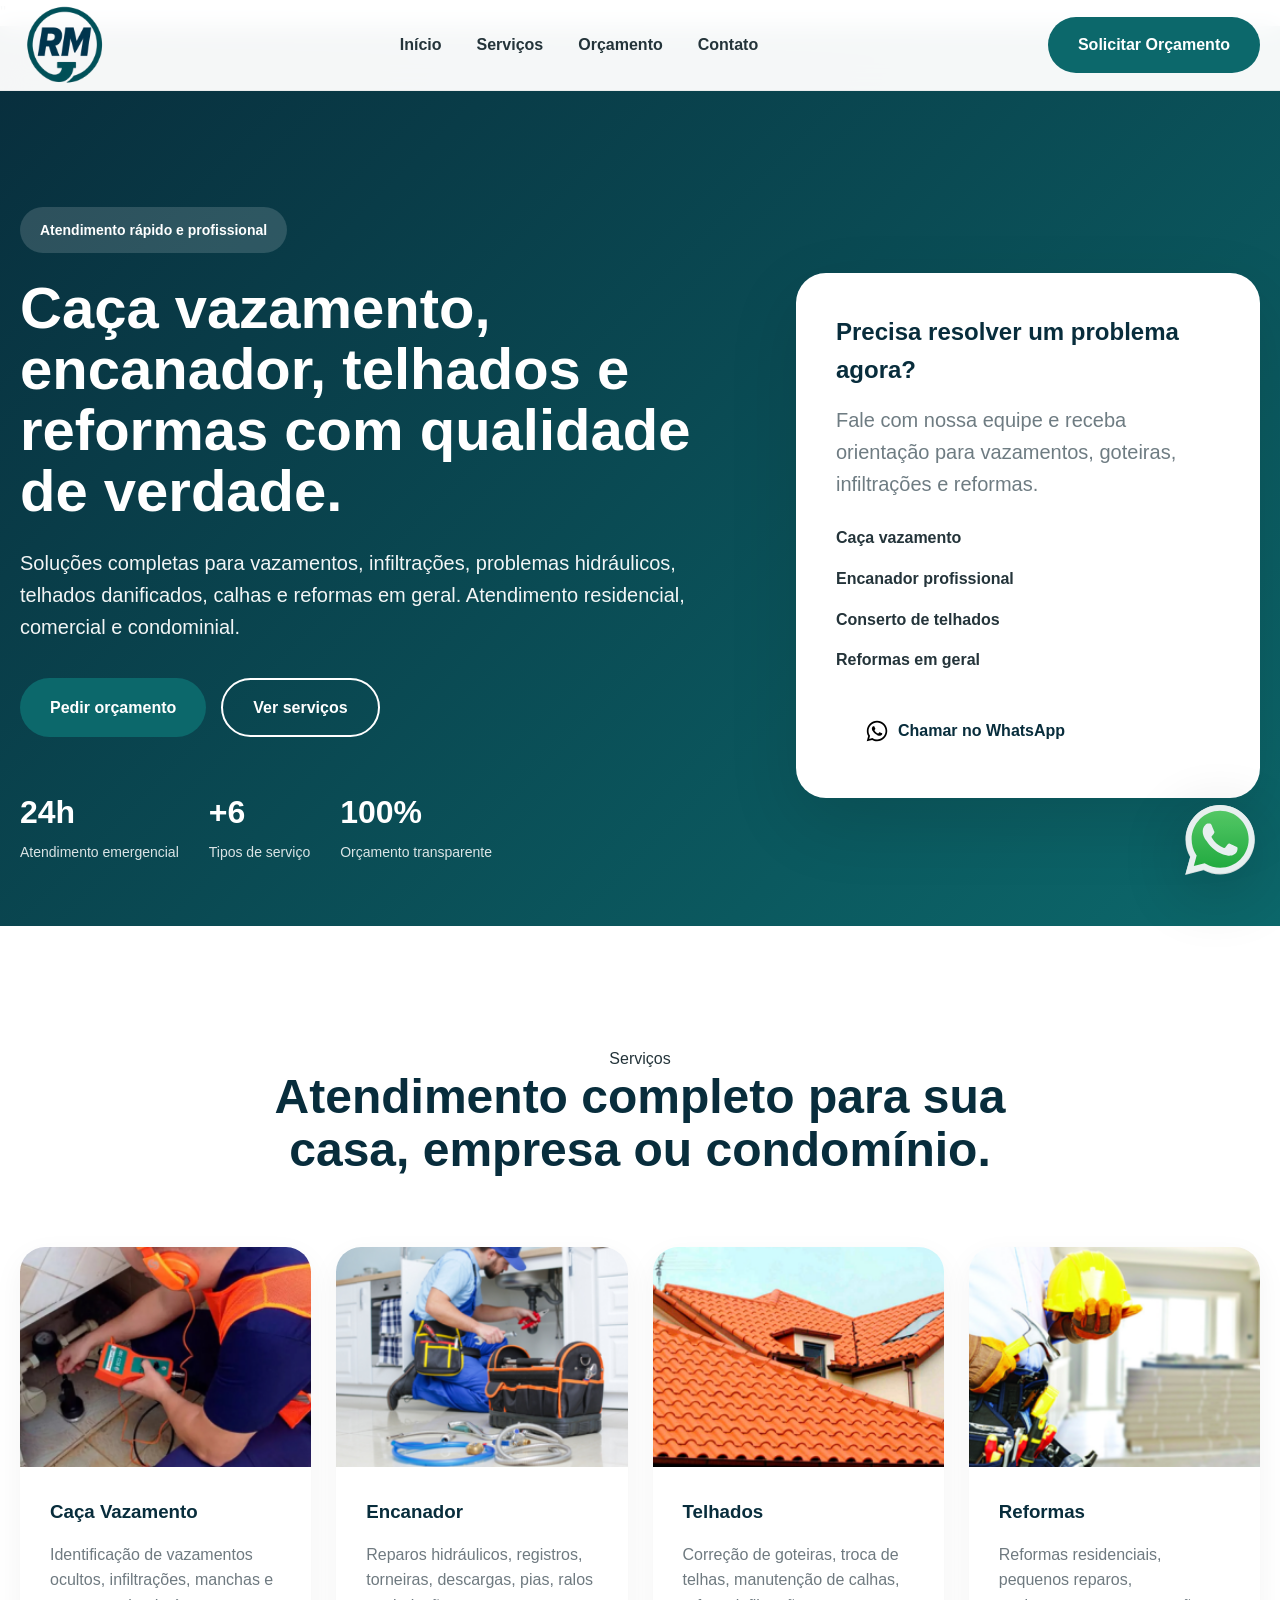
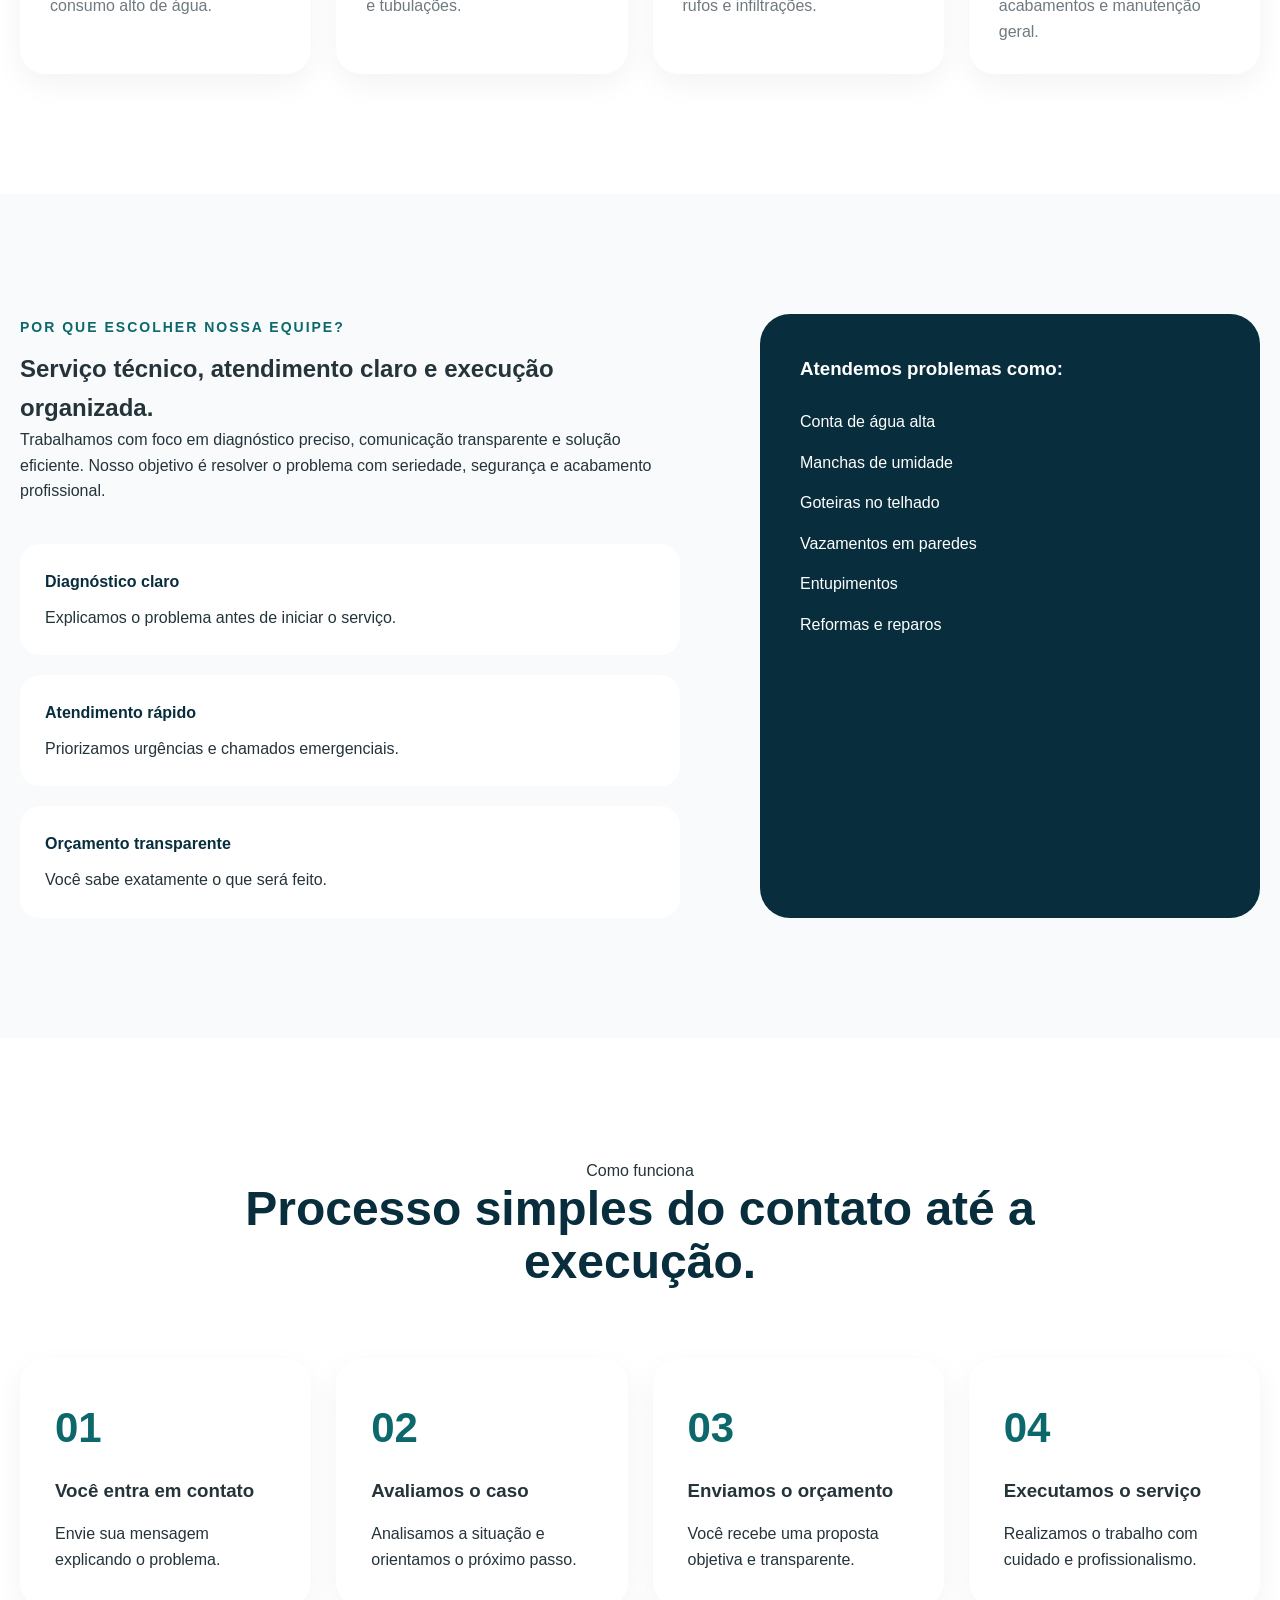
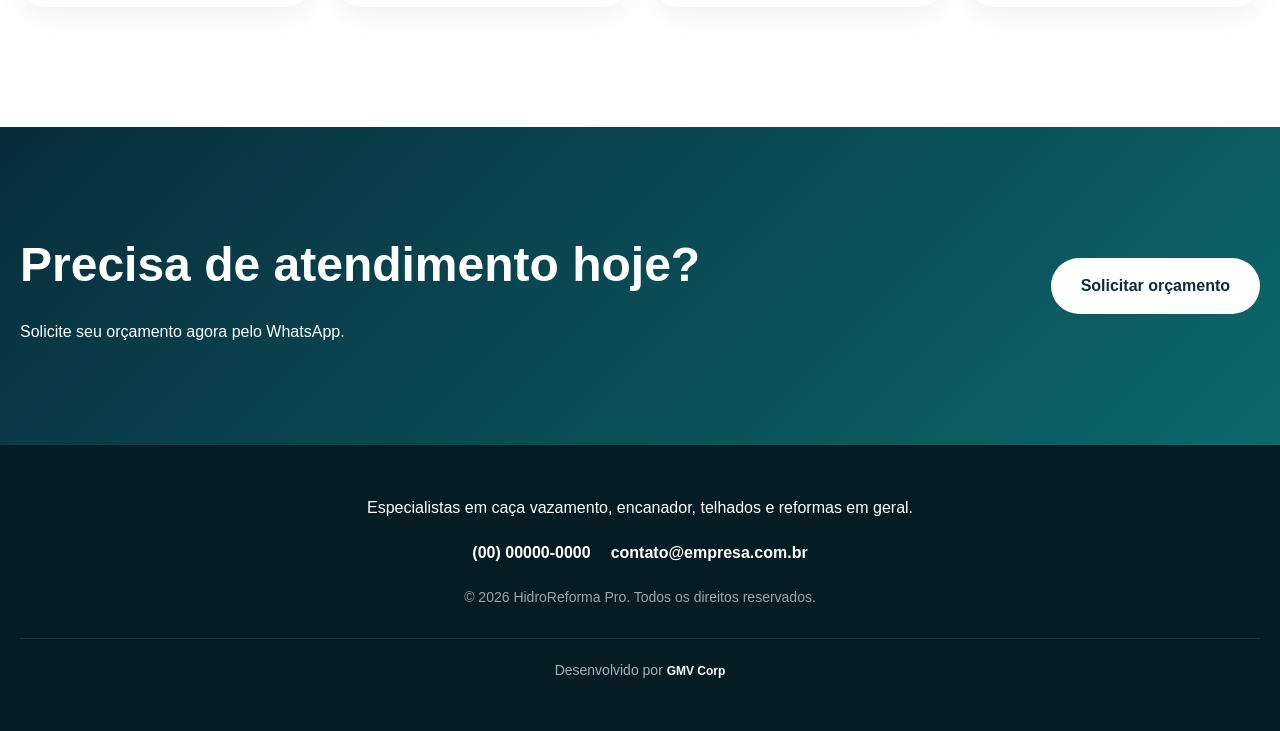
==== index.html @ f0d7d004 "release v0.10" ====
<!DOCTYPE html>
<html lang="pt-BR">
<head>
  <meta charset="UTF-8">
  <meta name="viewport" content="width=device-width, initial-scale=1.0">

  <title>Caça Vazamento, Encanador, Telhados e Reformas | Atendimento Rápido</title>
  <meta name="description" content="Serviços profissionais de caça vazamento, encanador, telhados, infiltrações e reformas em geral. Atendimento rápido e orçamento pelo WhatsApp.">
  <meta name="author" content="HidroReforma Pro">
  <meta name="theme-color" content="#082D3C">

  <meta property="og:type" content="website">
  <meta property="og:title" content="Caça Vazamento, Encanador, Telhados e Reformas">
  <meta property="og:description" content="Atendimento profissional para caça vazamento, encanador, telhados, infiltrações e reformas em geral.">
  <meta property="og:image" content="https://www.seudominio.com.br/assets/img/hero/hero-bg.webp">
  <meta property="og:url" content="https://www.seudominio.com.br/">

  <meta name="twitter:card" content="summary_large_image">
  <meta name="twitter:title" content="Caça Vazamento, Encanador, Telhados e Reformas">
  <meta name="twitter:description" content="Atendimento rápido e orçamento pelo WhatsApp.">
  <meta name="twitter:image" content="https://www.seudominio.com.br/assets/img/hero/hero-bg.webp">

<link rel="canonical" href="https://www.seudominio.com.br/">
<link rel="icon" href="assets/img/logo/favicon.ico">''

  <link rel="stylesheet" href="assets/css/reset.css">
  <link rel="stylesheet" href="assets/css/variables.css">
  <link rel="stylesheet" href="assets/css/global.css">
  <link rel="stylesheet" href="assets/css/components.css">
  <link rel="stylesheet" href="assets/css/responsive.css">
</head>

<body>

<header class="header">
  <div class="container header__content">
    <a href="index.html" class="logo">
    <img src="assets/img/logo/logo_rm.png" alt="logo rm desentope" class="logo__img">
    </a>

    <nav class="nav" id="nav">
      <a href="index.html">Início</a>
      <a href="servicos.html">Serviços</a>
      <a href="orcamento.html">Orçamento</a>
      <a href="contato.html">Contato</a>
    </nav>

    <a href="orcamento.html" class="btn btn--primary">Solicitar Orçamento</a>

    <button class="menu-toggle" id="menuToggle">☰</button>
  </div>
</header>

<main>

  <section class="hero">
    <div class="container hero__grid">
      <div class="hero__text">
        <span class="badge">Atendimento rápido e profissional</span>

        <h1>Caça vazamento, encanador, telhados e reformas com qualidade de verdade.</h1>

        <p>
          Soluções completas para vazamentos, infiltrações, problemas hidráulicos,
          telhados danificados, calhas e reformas em geral. Atendimento residencial,
          comercial e condominial.
        </p>

        <div class="hero__actions">
          <a href="orcamento.html" class="btn btn--primary">Pedir orçamento</a>
          <a href="servicos.html" class="btn btn--outline">Ver serviços</a>
        </div>

        <div class="hero__stats">
          <div>
            <strong>24h</strong>
            <span>Atendimento emergencial</span>
          </div>
          <div>
            <strong>+6</strong>
            <span>Tipos de serviço</span>
          </div>
          <div>
            <strong>100%</strong>
            <span>Orçamento transparente</span>
          </div>
        </div>
      </div>

      <div class="hero__card">
        <h2>Precisa resolver um problema agora?</h2>
        <p>
          Fale com nossa equipe e receba orientação para vazamentos,
          goteiras, infiltrações e reformas.
        </p>

        <ul>
          <li>Caça vazamento</li>
          <li>Encanador profissional</li>
          <li>Conserto de telhados</li>
          <li>Reformas em geral</li>
        </ul>

        <a href="https://wa.me/5500000000000" target="_blank" class="btn btn--secondary">
        <img src="assets/img/icons/whatsapp.svg" alt="" class="btn__icon">
        Chamar no WhatsApp
        </a>
      </div>
    </div>
  </section>

  <section class="section services-preview">
    <div class="container">
      <div class="section-title">
        <span>Serviços</span>
        <h2>Atendimento completo para sua casa, empresa ou condomínio.</h2>
      </div>

      <div class="cards">
        <article class="card card--image">
    <img src="assets/img/services/caca-vazamento.png" alt="Caça Vazamento" class="card__image">

    <div class="card__content">
        <h3>Caça Vazamento</h3>
        <p>Identificação de vazamentos ocultos, infiltrações, manchas e consumo alto de água.</p>
    </div>
        </article>

        <article class="card card--image">
    <img src="assets/img/services/encanador.png" alt="Encanador" class="card__image">

    <div class="card__content">
        <h3>Encanador</h3>
        <p>Reparos hidráulicos, registros, torneiras, descargas, pias, ralos e tubulações.</p>
    </div>
    </article>

    <article class="card card--image">
    <img src="assets/img/services/telhado.png" alt="Telhados" class="card__image">

    <div class="card__content">
        <h3>Telhados</h3>
        <p>Correção de goteiras, troca de telhas, manutenção de calhas, rufos e infiltrações.</p>
    </div>
    </article>

    <article class="card card--image">
    <img src="assets/img/services/reformas.png" alt="Reformas" class="card__image">

    <div class="card__content">
        <h3>Reformas</h3>
        <p>Reformas residenciais, pequenos reparos, acabamentos e manutenção geral.</p>
    </div>
      </article>
      </div>
    </div>
  </section>

  <section class="section about">
    <div class="container about__grid">
      <div>
        <span class="subtitle">Por que escolher nossa equipe?</span>
        <h2>Serviço técnico, atendimento claro e execução organizada.</h2>

        <p>
          Trabalhamos com foco em diagnóstico preciso, comunicação transparente
          e solução eficiente. Nosso objetivo é resolver o problema com seriedade,
          segurança e acabamento profissional.
        </p>

        <div class="features">
          <div>
            <strong>Diagnóstico claro</strong>
            <p>Explicamos o problema antes de iniciar o serviço.</p>
          </div>

          <div>
            <strong>Atendimento rápido</strong>
            <p>Priorizamos urgências e chamados emergenciais.</p>
          </div>

          <div>
            <strong>Orçamento transparente</strong>
            <p>Você sabe exatamente o que será feito.</p>
          </div>
        </div>
      </div>

      <div class="about__box">
        <h3>Atendemos problemas como:</h3>
        <ul>
          <li>Conta de água alta</li>
          <li>Manchas de umidade</li>
          <li>Goteiras no telhado</li>
          <li>Vazamentos em paredes</li>
          <li>Entupimentos</li>
          <li>Reformas e reparos</li>
        </ul>
      </div>
    </div>
  </section>

  <section class="section process">
    <div class="container">
      <div class="section-title">
        <span>Como funciona</span>
        <h2>Processo simples do contato até a execução.</h2>
      </div>

      <div class="steps">
        <div class="step">
          <span>01</span>
          <h3>Você entra em contato</h3>
          <p>Envie sua mensagem explicando o problema.</p>
        </div>

        <div class="step">
          <span>02</span>
          <h3>Avaliamos o caso</h3>
          <p>Analisamos a situação e orientamos o próximo passo.</p>
        </div>

        <div class="step">
          <span>03</span>
          <h3>Enviamos o orçamento</h3>
          <p>Você recebe uma proposta objetiva e transparente.</p>
        </div>

        <div class="step">
          <span>04</span>
          <h3>Executamos o serviço</h3>
          <p>Realizamos o trabalho com cuidado e profissionalismo.</p>
        </div>
      </div>
    </div>
  </section>

  <section class="cta">
    <div class="container cta__content">
      <div>
        <h2>Precisa de atendimento hoje?</h2>
        <p>Solicite seu orçamento agora pelo WhatsApp.</p>
      </div>

      <a href="orcamento.html" class="btn btn--secondary">Solicitar orçamento</a>
    </div>
  </section>

</main>

<footer class="footer">

    <div class="container">

        <div class="footer__content">

            <p>
                Especialistas em caça vazamento, encanador,
                telhados e reformas em geral.
            </p>

            <div class="footer__contact">

                <a href="tel:+5500000000000">
                    (00) 00000-0000
                </a>

                <a href="mailto:contato@empresa.com.br">
                    contato@empresa.com.br
                </a>

            </div>

            <span>
                © 2026 HidroReforma Pro. Todos os direitos reservados.
            </span>

              <div class="footer__developer">
                Desenvolvido por <strong>GMV Corp</strong>
            </div>
            
        </div>

    </div>

</footer>

<a href="https://wa.me/5500000000000"
   target="_blank"
   class="whatsapp-float"
   aria-label="WhatsApp">

    <img
        src="assets/img/icons/whatsapp-float.svg"
        alt="WhatsApp"
        class="whatsapp-icon">

</a>

<script src="assets/js/main.js"></script>
<script src="assets/js/whatsapp.js"></script>
<script type="application/ld+json">
{
  "@context": "https://schema.org",
  "@type": "HomeAndConstructionBusiness",
  "name": "HidroReforma Pro",
  "description": "Serviços de caça vazamento, encanador, telhados, infiltrações e reformas em geral.",
  "url": "https://www.seudominio.com.br",
  "telephone": "+55 11 99999-9999",
  "areaServed": {
    "@type": "AdministrativeArea",
    "name": "Sua cidade e região"
  },
  "address": {
    "@type": "PostalAddress",
    "addressLocality": "Sua cidade",
    "addressRegion": "SP",
    "addressCountry": "BR"
  },
  "priceRange": "$$",
  "openingHours": "Mo-Su 00:00-23:59",
  "sameAs": [
    "https://www.instagram.com/seuperfil"
  ],
  "makesOffer": [
    {
      "@type": "Offer",
      "itemOffered": {
        "@type": "Service",
        "name": "Caça Vazamento"
      }
    },
    {
      "@type": "Offer",
      "itemOffered": {
        "@type": "Service",
        "name": "Encanador"
      }
    },
    {
      "@type": "Offer",
      "itemOffered": {
        "@type": "Service",
        "name": "Conserto de Telhados"
      }
    },
    {
      "@type": "Offer",
      "itemOffered": {
        "@type": "Service",
        "name": "Reformas em Geral"
      }
    }
  ]
}
</script>

</body>
</html>
---- assets/css/variables.css ----
:root {

    /* CORES PRINCIPAIS */

    --primary: #082D3C;
    --primary-light: #0C686B;

    --secondary: #11A7A9;

    --dark: #051C25;
    --dark-soft: #103E4A;

    --white: #FFFFFF;

    --gray-50: #F8FAFB;
    --gray-100: #F3F5F6;
    --gray-200: #E4EAED;
    --gray-300: #D2DBDF;
    --gray-400: #A8B5BB;

    --text: #24343A;

    /* SOMBRAS */

    --shadow-sm:
        0 10px 30px rgba(0,0,0,.05);

    --shadow-md:
        0 15px 40px rgba(0,0,0,.08);

    --shadow-lg:
        0 25px 70px rgba(0,0,0,.12);

    /* BORDAS */

    --radius-sm: 10px;
    --radius-md: 18px;
    --radius-lg: 28px;
    --radius-xl: 40px;

    /* CONTAINER */

    --container: 1280px;

    /* TRANSIÇÕES */

    --transition: .3s ease;
}
---- assets/css/global.css ----
body {

    font-family:
        "Inter",
        "Segoe UI",
        sans-serif;

    background: #ffffff;

    color: var(--text);

    line-height: 1.6;

    overflow-x: hidden;
}

body {

    font-family:
        "Inter",
        "Segoe UI",
        sans-serif;

    background: #ffffff;

    color: var(--text);

    line-height: 1.6;

    overflow-x: hidden;
}

body.menu-open {

    overflow: hidden;
}

.container {

    width: min(
        var(--container),
        calc(100% - 40px)
    );

    margin: 0 auto;
}

.section {

    padding: 120px 0;
}

.subtitle {

    display: inline-block;

    color: var(--primary-light);

    font-size: 14px;

    font-weight: 700;

    text-transform: uppercase;

    letter-spacing: 2px;

    margin-bottom: 12px;
}

.section-title {

    text-align: center;

    max-width: 800px;

    margin: 0 auto 70px;
}

.section-title h2 {

    font-size: 48px;

    line-height: 1.1;

    color: var(--primary);

    margin-bottom: 20px;
}

.section-title p {

    color: #6d7a80;

    font-size: 18px;
}

.page-hero {

    background:
        linear-gradient(
            135deg,
            var(--primary),
            var(--primary-light)
        );

    color: white;

    padding: 160px 0 120px;
}

.page-hero h1 {

    font-size: 64px;

    line-height: 1.05;

    max-width: 900px;

    margin-bottom: 25px;
}

.page-hero p {

    font-size: 20px;

    max-width: 700px;

    opacity: .9;
}
---- assets/css/components.css ----
/* ==========================================
   HEADER
========================================== */

.header {

    position: fixed;

    top: 0;
    left: 0;

    width: 100%;

    z-index: 999;

    background: rgba(255,255,255,.96);

    backdrop-filter: blur(12px);

    border-bottom: 1px solid rgba(0,0,0,.05);
}

.header__content {

    height: 90px;

    display: flex;

    align-items: center;

    justify-content: space-between;
}

.logo {

    display: flex;

    align-items: center;

    gap: 12px;

    font-size: 24px;

    font-weight: 800;

    color: var(--primary);
}

.logo__icon {

    width: 50px;
    height: 50px;

    display: flex;

    align-items: center;
    justify-content: center;

    border-radius: 14px;

    background: var(--primary);

    color: white;
}

.logo__img {
    width: 90px;
    height: auto;
    display: block;
}

.nav {

    display: flex;

    align-items: center;

    gap: 35px;
}

.nav a {

    font-weight: 600;

    transition: var(--transition);
}

.nav a:hover {

    color: var(--primary-light);
}

.nav .active {

    color: var(--primary-light);

    font-weight: 700;
}

/* ==========================================
   BOTÕES
========================================== */

.btn {

    display: inline-flex;

    align-items: center;

    justify-content: center;

    gap: 10px;

    padding: 15px 30px;

    border-radius: 999px;

    transition: var(--transition);

    font-weight: 700;
}

.btn__icon {
    width: 22px;
    height: 22px;
}
.btn--primary {

    background: var(--primary-light);

    color: white;
}

.btn--primary:hover {

    background: var(--primary);

    transform: translateY(-2px);
}

.btn--secondary {

    background: white;

    color: var(--primary);
}

.btn--secondary:hover {

    transform: translateY(-2px);
}

.btn--outline {

    border: 2px solid white;

    color: white;
}

.btn--outline:hover {

    background: white;

    color: var(--primary);
}

/* ==========================================
   HERO
========================================== */

.hero {

    background:
        linear-gradient(
            135deg,
            var(--primary),
            var(--primary-light)
        );

    min-height: 100vh;

    display: flex;

    align-items: center;

    color: white;

    padding-top: 120px;
}

.hero__grid {

    display: grid;

    grid-template-columns: 1.2fr .8fr;

    gap: 80px;

    align-items: center;
}

.hero h1 {

    font-size: 68px;

    line-height: 1.05;

    margin-bottom: 25px;
}

.hero p {

    font-size: 20px;

    opacity: .95;

    margin-bottom: 35px;
}

.badge {

    display: inline-flex;

    padding: 12px 20px;

    background: rgba(255,255,255,.15);

    border-radius: 999px;

    margin-bottom: 25px;

    font-size: 14px;

    font-weight: 700;
}

.hero__actions {

    display: flex;

    gap: 15px;

    margin-bottom: 50px;
}

.hero__stats {

    display: flex;

    gap: 30px;
}

.hero__stats strong {

    display: block;

    font-size: 32px;
}

.hero__stats span {

    font-size: 14px;

    opacity: .85;
}

.hero__card {

    background: white;

    color: var(--text);

    border-radius: 30px;

    padding: 40px;

    box-shadow: var(--shadow-lg);
}

.hero__card h2 {

    color: var(--primary);

    margin-bottom: 15px;
}

.hero__card p {

    color: #67757c;

    margin-bottom: 25px;
}

.hero__card ul {

    display: flex;

    flex-direction: column;

    gap: 15px;

    margin-bottom: 30px;
}

.hero__card li {

    font-weight: 600;
}

/* ==========================================
   CARDS
========================================== */

.cards {

    display: grid;

    grid-template-columns: repeat(4,1fr);

    gap: 25px;
}

.card {

    background: white;

    border-radius: 25px;

    padding: 35px;

    box-shadow: var(--shadow-sm);

    transition: var(--transition);
}

.card:hover {

    transform: translateY(-8px);

    box-shadow: var(--shadow-lg);
}

.card--image {
    padding: 0;
    overflow: hidden;
}

.card__image {
    width: 100%;
    height: 220px;
    object-fit: cover;
}

.card__content {
    padding: 30px;
}

.card h3 {

    margin-bottom: 15px;

    color: var(--primary);
}

.card p {

    color: #6f7a80;
}

/* ==========================================
   ABOUT
========================================== */

.about {

    background: var(--gray-50);
}

.about__grid {

    display: grid;

    grid-template-columns: 1fr 500px;

    gap: 80px;
}

.features {

    margin-top: 40px;

    display: flex;

    flex-direction: column;

    gap: 20px;
}

.features div {

    background: white;

    padding: 25px;

    border-radius: 20px;
}

.features strong {

    display: block;

    color: var(--primary);

    margin-bottom: 10px;
}

.about__box {

    background: var(--primary);

    color: white;

    padding: 40px;

    border-radius: 30px;
}

.about__box h3 {

    margin-bottom: 25px;
}

.about__box ul {

    display: flex;

    flex-direction: column;

    gap: 15px;
}

/* ==========================================
   PROCESSO
========================================== */

.steps {

    display: grid;

    grid-template-columns: repeat(4,1fr);

    gap: 25px;
}

.step {

    background: white;

    padding: 35px;

    border-radius: 25px;

    box-shadow: var(--shadow-sm);
}

.step span {

    font-size: 42px;

    font-weight: 800;

    color: var(--primary-light);
}

.step h3 {

    margin: 15px 0;
}

/* ==========================================
   SERVIÇOS
========================================== */

/* ==========================================
   SERVIÇOS
========================================== */

.service-section {
    padding: 120px 0;
}

.service-section--gray {
    background: var(--gray-50);
}

.service-grid {
    display: grid;
    grid-template-columns: 1fr 1fr;
    gap: 80px;
    align-items: center;
}

.service-grid > div:has(img) {
    overflow: hidden;
    border-radius: 30px;
    box-shadow: var(--shadow-lg);
}

.service-grid img {
    width: 100%;
    height: 500px;
    object-fit: cover;
    object-position: center;
    display: block;
    border-radius: 30px;
}

.service-grid h2 {
    font-size: 48px;
    line-height: 1.1;
    margin-bottom: 25px;
    color: var(--primary);
}

.service-grid p {
    color: #67757c;
    margin-bottom: 20px;
}

.service-grid ul {
    display: flex;
    flex-direction: column;
    gap: 12px;
}

/* ==========================================
   FORMULÁRIOS
========================================== */

.form {

    background: white;

    padding: 40px;

    border-radius: 30px;

    box-shadow: var(--shadow-lg);
}

.form label {

    display: flex;

    flex-direction: column;

    gap: 10px;

    margin-bottom: 20px;

    font-weight: 600;
}

.form input,
.form textarea,
.form select {

    border: 1px solid #d9e0e3;

    border-radius: 15px;

    padding: 15px;
}

.form textarea {

    min-height: 160px;
}

/* ==========================================
   CONTATO
========================================== */

.contact__grid {

    display: grid;

    grid-template-columns: 1fr 600px;

    gap: 70px;
}

.contact__info {

    margin-top: 35px;

    display: flex;

    flex-direction: column;

    gap: 20px;
}

.contact__info a {

    font-weight: 600;
}

/* ==========================================
   CTA
========================================== */

.cta {

    background:
        linear-gradient(
            135deg,
            var(--primary),
            var(--primary-light)
        );

    color: white;

    padding: 100px 0;
}

.cta__content {

    display: flex;

    justify-content: space-between;

    align-items: center;

    gap: 40px;
}

.cta h2 {

    font-size: 48px;

    margin-bottom: 15px;
}

/* ==========================================
   FOOTER
========================================== */
.footer {

    background: var(--dark);

    color: white;

    padding: 50px 0;
}

.footer__content {

    display: flex;

    flex-direction: column;

    align-items: center;

    text-align: center;

    gap: 20px;
}

.footer__logo {

    width: 180px;

    height: auto;
}

.footer__contact {

    display: flex;

    gap: 20px;

    flex-wrap: wrap;

    justify-content: center;
}

.footer__contact a {

    color: white;

    font-weight: 600;
}

.footer span {

    color: rgba(255,255,255,.6);

    font-size: 14px;
}

.footer__developer {

    margin-top: 10px;

    padding-top: 20px;

    border-top: 1px solid rgba(255,255,255,.1);

    width: 100%;

    text-align: center;

    color: rgba(255,255,255,.65);

    font-size: 14px;
}

.footer__developer strong {

    color: #ffffff;

    font-weight: 700;

    font-size: 12px;
}
/* ==========================================
   WHATSAPP FIXO
========================================== */

.whatsapp-float {

    position: fixed;

    right: 25px;
    bottom: 25px;

    z-index: 9999;

    transition: .3s ease;
}

.whatsapp-float:hover {

    transform: scale(1.08);

}

.whatsapp-icon {

    width: 70px;
    height: 70px;

    filter: drop-shadow(
        0 15px 35px rgba(0,0,0,.25)
    );
}

/* ==========================================
   ANIMAÇÕES
========================================== */

.hidden {

    opacity: 0;

    transform: translateY(40px);

    transition:
        opacity .8s ease,
        transform .8s ease;
}

.show {

    opacity: 1;

    transform: translateY(0);
}

/* ==========================================
   HEADER SCROLL
========================================== */

.header--scroll {

    box-shadow:
        0 10px 40px rgba(0,0,0,.08);
}

/* ==========================================
   MENU MOBILE
========================================== */

.menu-toggle {

    display: none;

    font-size: 28px;

    cursor: pointer;
}

.nav--active {

    display: flex !important;
}

/* ==========================================
   WHATSAPP
========================================== */

.whatsapp-float {

    opacity: .9;

    transition: .3s ease;
}

.whatsapp-float:hover {

    transform: scale(1.08);
}

.whatsapp-float.visible {

    opacity: 1;
}
---- assets/css/responsive.css ----
/* ==========================================
   DESKTOP MÉDIO
========================================== */

@media (max-width: 1400px) {

    .hero h1 {
        font-size: 58px;
    }

    .page-hero h1 {
        font-size: 56px;
    }

    .service-grid h2 {
        font-size: 42px;
    }

}

/* ==========================================
   NOTEBOOK
========================================== */

@media (max-width: 1200px) {

    .hero__grid,
    .about__grid,
    .contact__grid,
    .service-grid {

        grid-template-columns: 1fr;

        gap: 50px;
    }

    .cards {
        grid-template-columns: repeat(2,1fr);
    }

    .steps {
        grid-template-columns: repeat(2,1fr);
    }

    .hero {

        min-height: auto;

        padding-top: 180px;
        padding-bottom: 100px;
    }

    .hero__card {

        max-width: 700px;

        margin: 0 auto;
    }

}

/* ==========================================
   TABLET
========================================== */

@media (max-width: 992px) {

    .menu-toggle {
        display: block;
        color: var(--primary);
        font-size: 30px;
        z-index: 10001;
    }

    .header .btn {
        display: none;
    }

    .nav {
        position: fixed;
        top: 0;
        right: -100%;
        width: 82%;
        max-width: 360px;
        height: 100vh;
        background: #ffffff;
        padding: 100px 30px 30px;
        display: flex;
        flex-direction: column;
        align-items: flex-start;
        gap: 22px;
        box-shadow: -20px 0 60px rgba(0,0,0,.18);
        transition: right .35s ease;
        z-index: 10000;
    }

    .nav.nav--active {
        right: 0;
    }

    .nav a {
        width: 100%;
        padding: 14px 0;
        font-size: 18px;
        border-bottom: 1px solid var(--gray-200);
    }

}

/* ==========================================
   CELULAR GRANDE
========================================== */

@media (max-width: 768px) {

    .section {

        padding: 80px 0;
    }

    .page-hero {

        padding: 130px 0 80px;
    }

    .hero {

        padding-top: 130px;
    }

    .hero h1 {

        font-size: 42px;
    }

    .page-hero h1 {

        font-size: 40px;
    }

    .hero p,
    .page-hero p {

        font-size: 18px;
    }

    .hero__actions {

        flex-direction: column;
    }

    .hero__actions .btn {

        width: 100%;
    }

    .cards {

        grid-template-columns: 1fr;
    }

    .steps {

        grid-template-columns: 1fr;
    }

    .service-grid {

        gap: 35px;
    }

    .service-grid h2 {

        font-size: 34px;
    }

    .form {

        padding: 30px;
    }

        .footer {
        padding: 40px 0;
    }

    .footer__content {

        flex-direction: column;

        text-align: center;

        gap: 12px;
    }

    .footer p {

        font-size: 14px;

        line-height: 1.6;
    }


}

/* ==========================================
   CELULAR
========================================== */

@media (max-width: 576px) {

    .container {

        width: calc(100% - 30px);
    }

    .logo {

        font-size: 20px;
    }

    .logo__icon {

        width: 42px;
        height: 42px;
    }

    .hero h1 {

        font-size: 34px;

        line-height: 1.1;
    }

    .page-hero h1 {

        font-size: 34px;

        line-height: 1.1;
    }

    .section-title h2 {

        font-size: 32px;
    }

    .service-grid h2 {

        font-size: 30px;
    }

    .cta h2 {

        font-size: 32px;
    }

    .hero__stats {

        flex-direction: column;

        gap: 20px;
    }

    .hero__card {

        padding: 30px;
    }

    .about__box {

        padding: 30px;
    }

    .form {

        padding: 25px;
    }

    .btn {

        width: 100%;
    }

    .whatsapp-float {

        width: 60px;
        height: 60px;

        right: 15px;
        bottom: 15px;
    }

}

/* ==========================================
   CELULAR PEQUENO
========================================== */

@media (max-width: 400px) {

    .hero h1 {

        font-size: 30px;
    }

    .page-hero h1 {

        font-size: 30px;
    }

    .section-title h2 {

        font-size: 28px;
    }

    .service-grid h2 {

        font-size: 26px;
    }

    .cta h2 {

        font-size: 28px;
    }

}

/* ==========================================
    Serviços
========================================== */
@media (max-width: 992px) {

    .service-grid {
        grid-template-columns: 1fr;
        gap: 40px;
    }

    .service-grid img {
        height: 350px;
    }

}

@media (max-width: 768px) {

    .service-section {
        padding: 70px 0;
    }

    .service-grid img {
        height: 280px;
    }

    .service-grid h2 {
        font-size: 32px;
    }

}

@media (max-width: 480px) {

    .service-grid img {
        height: 220px;
    }

}
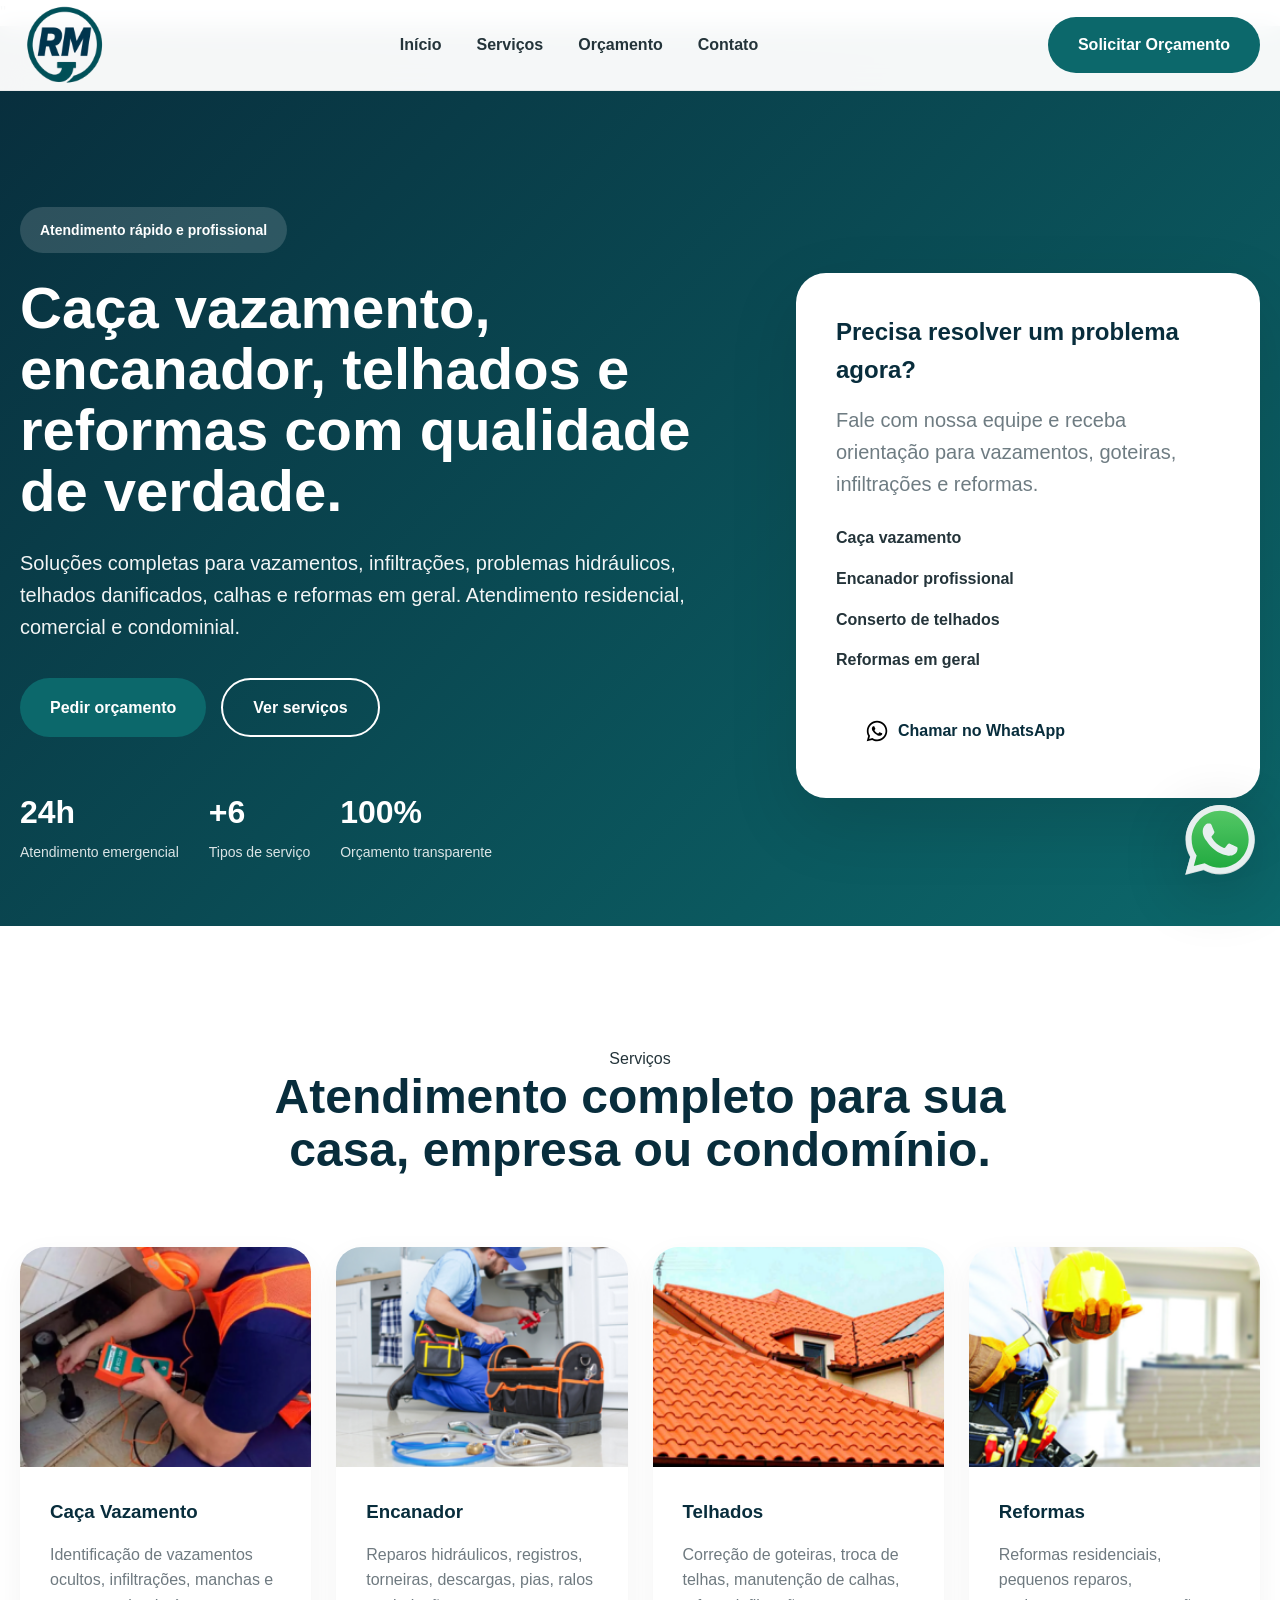
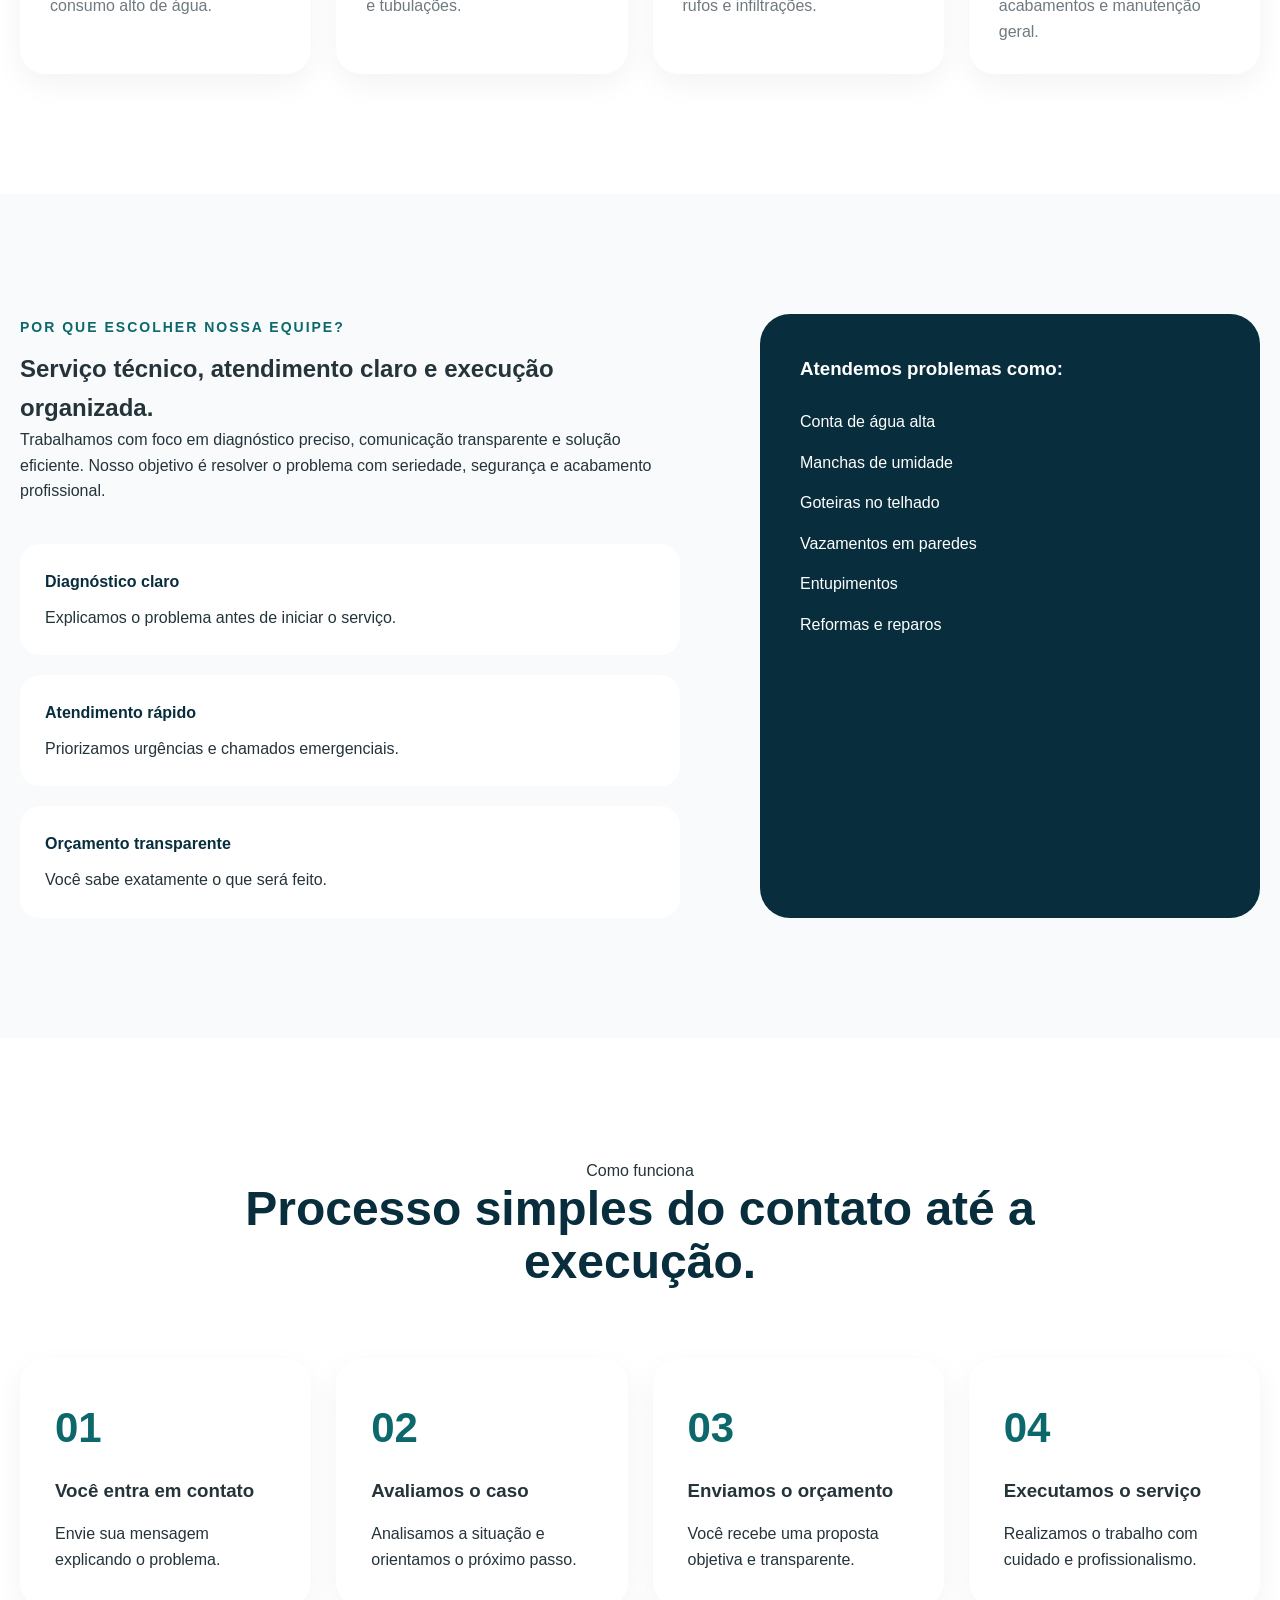
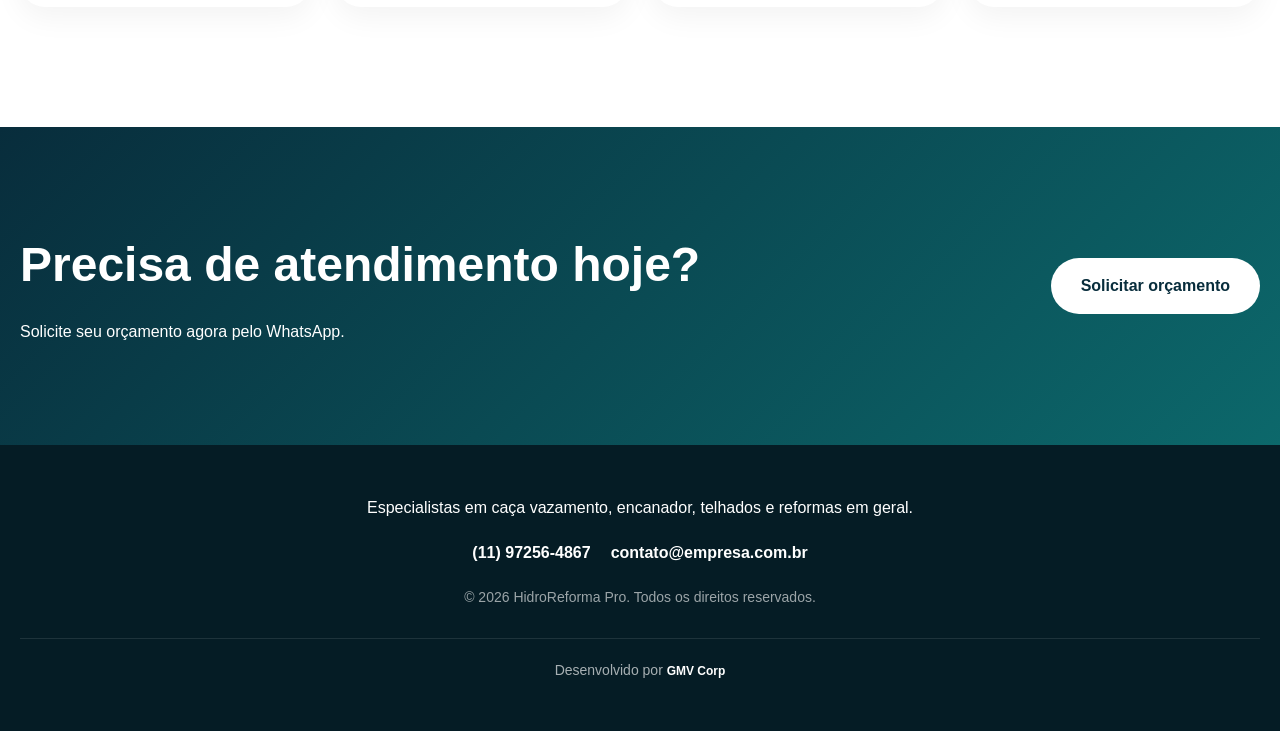
==== commit 140d3606: "release v0.20" ====
--- a/index.html
+++ b/index.html
@@ -101,7 +101,7 @@
           <li>Reformas em geral</li>
         </ul>
 
-        <a href="https://wa.me/5500000000000" target="_blank" class="btn btn--secondary">
+        <a href="https://wa.me/5511972564867" target="_blank" class="btn btn--secondary">
         <img src="assets/img/icons/whatsapp.svg" alt="" class="btn__icon">
         Chamar no WhatsApp
         </a>
@@ -261,8 +261,8 @@
 
             <div class="footer__contact">
 
-                <a href="tel:+5500000000000">
-                    (00) 00000-0000
+                <a href="tel:+5511972564867">
+                    (11) 97256-4867
                 </a>
 
                 <a href="mailto:contato@empresa.com.br">
@@ -285,7 +285,7 @@
 
 </footer>
 
-<a href="https://wa.me/5500000000000"
+<a href="https://wa.me/5511972564867"
    target="_blank"
    class="whatsapp-float"
    aria-label="WhatsApp">
@@ -306,7 +306,7 @@
   "name": "HidroReforma Pro",
   "description": "Serviços de caça vazamento, encanador, telhados, infiltrações e reformas em geral.",
   "url": "https://www.seudominio.com.br",
-  "telephone": "+55 11 99999-9999",
+  "telephone": "+55 11 97256-4867",
   "areaServed": {
     "@type": "AdministrativeArea",
     "name": "Sua cidade e região"
@@ -356,4 +356,4 @@
 </script>
 
 </body>
-</html>+</html>
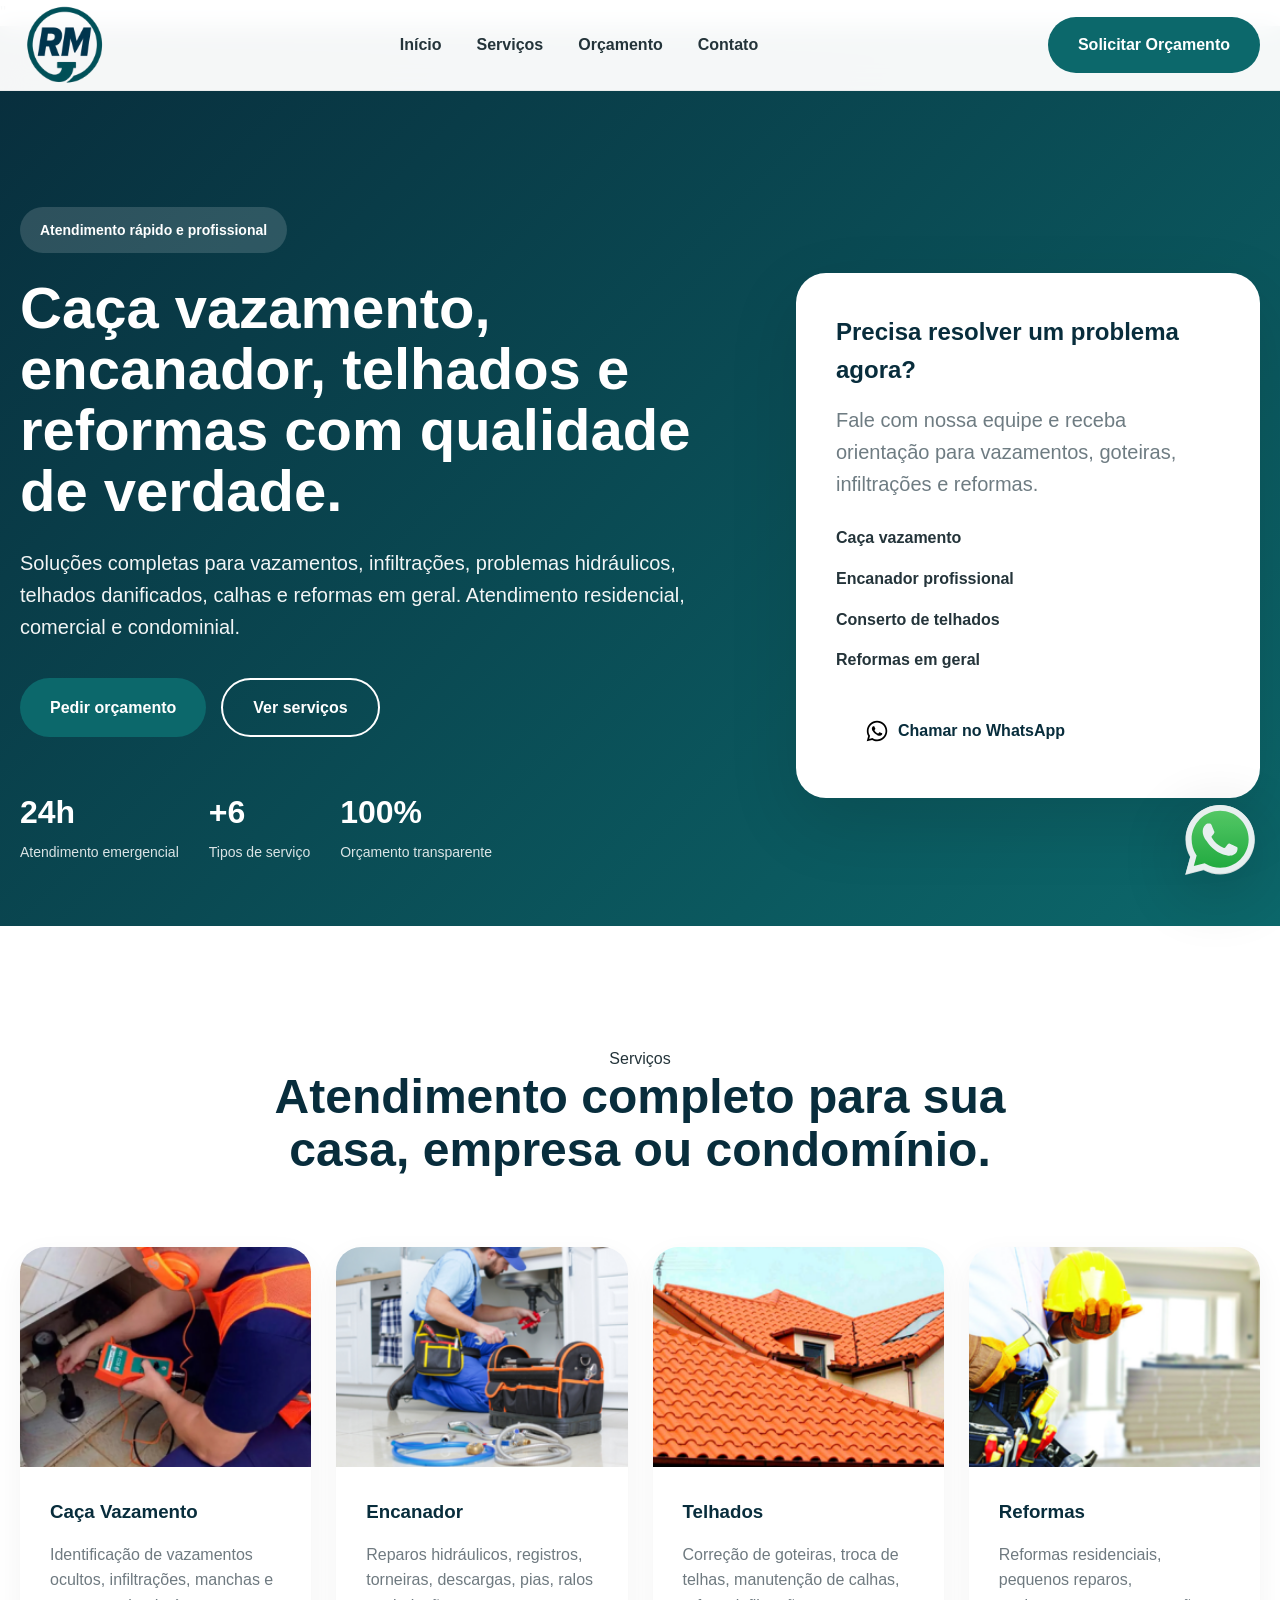
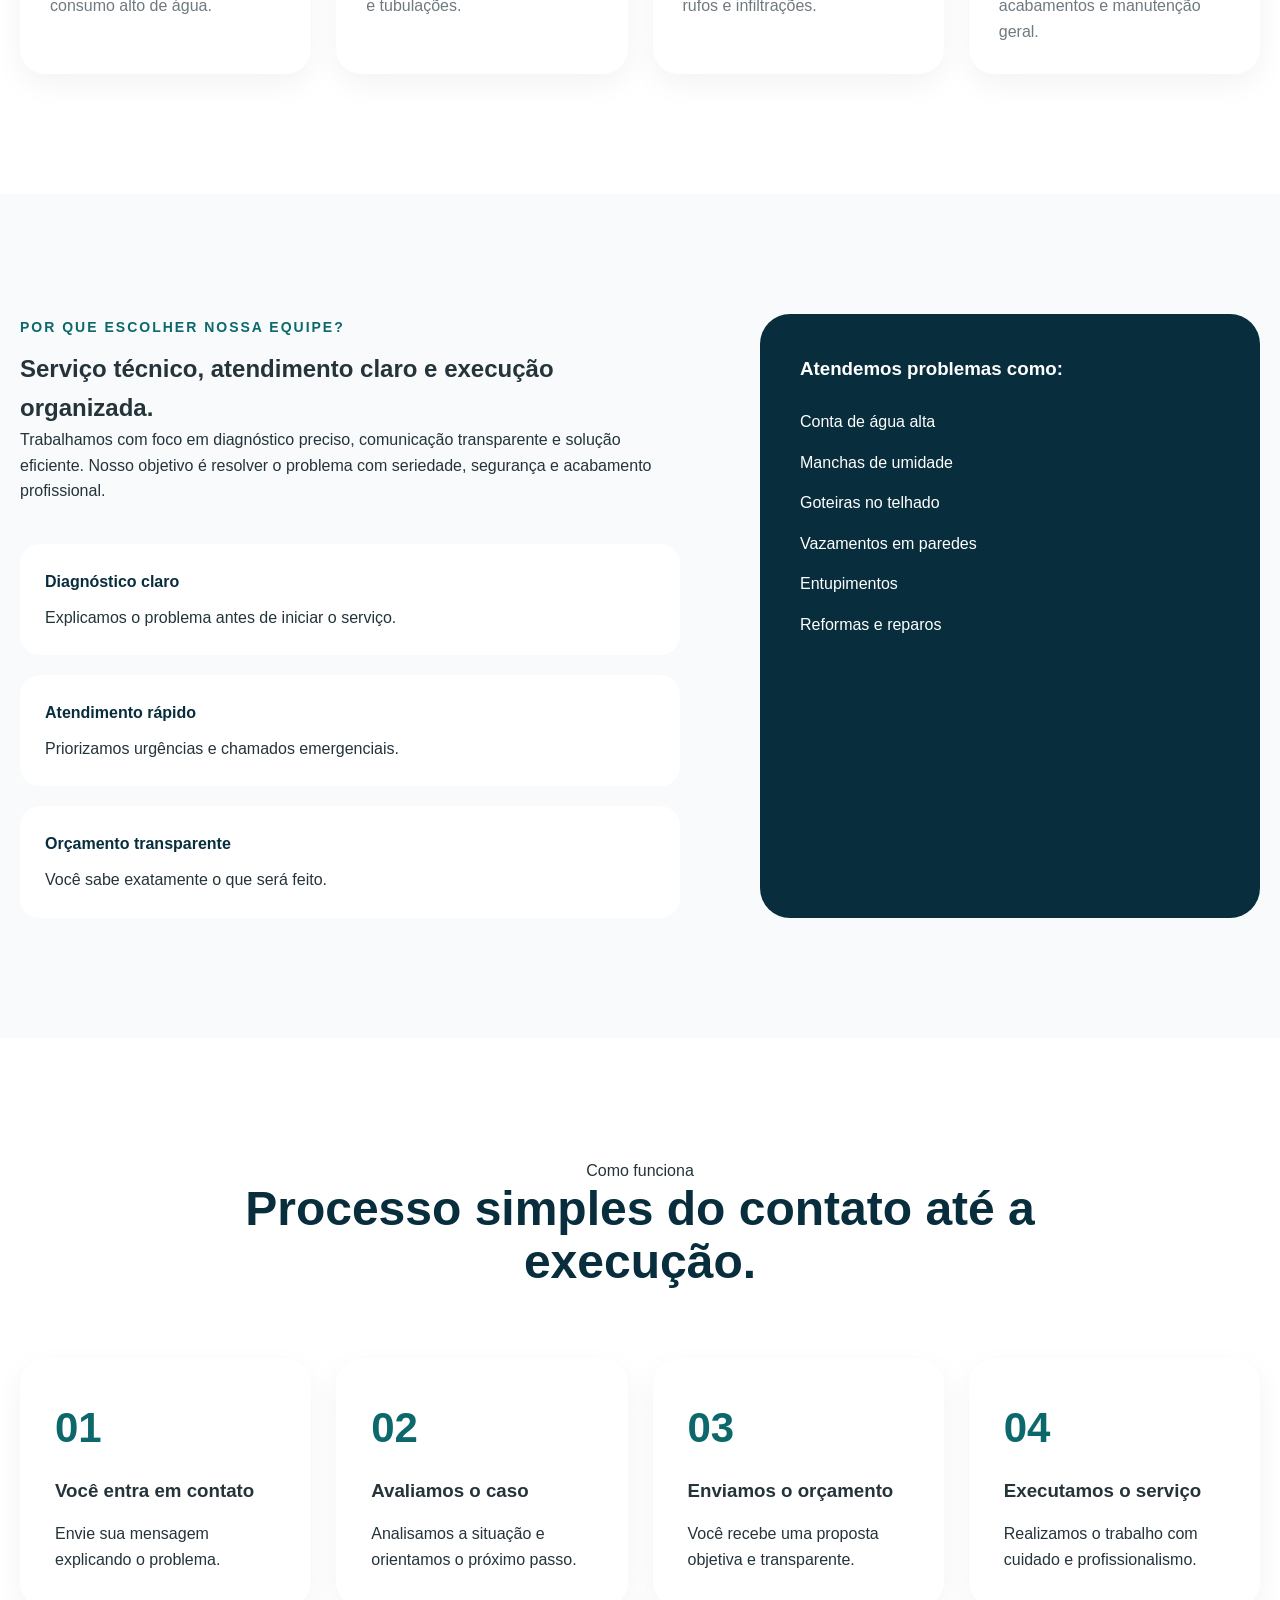
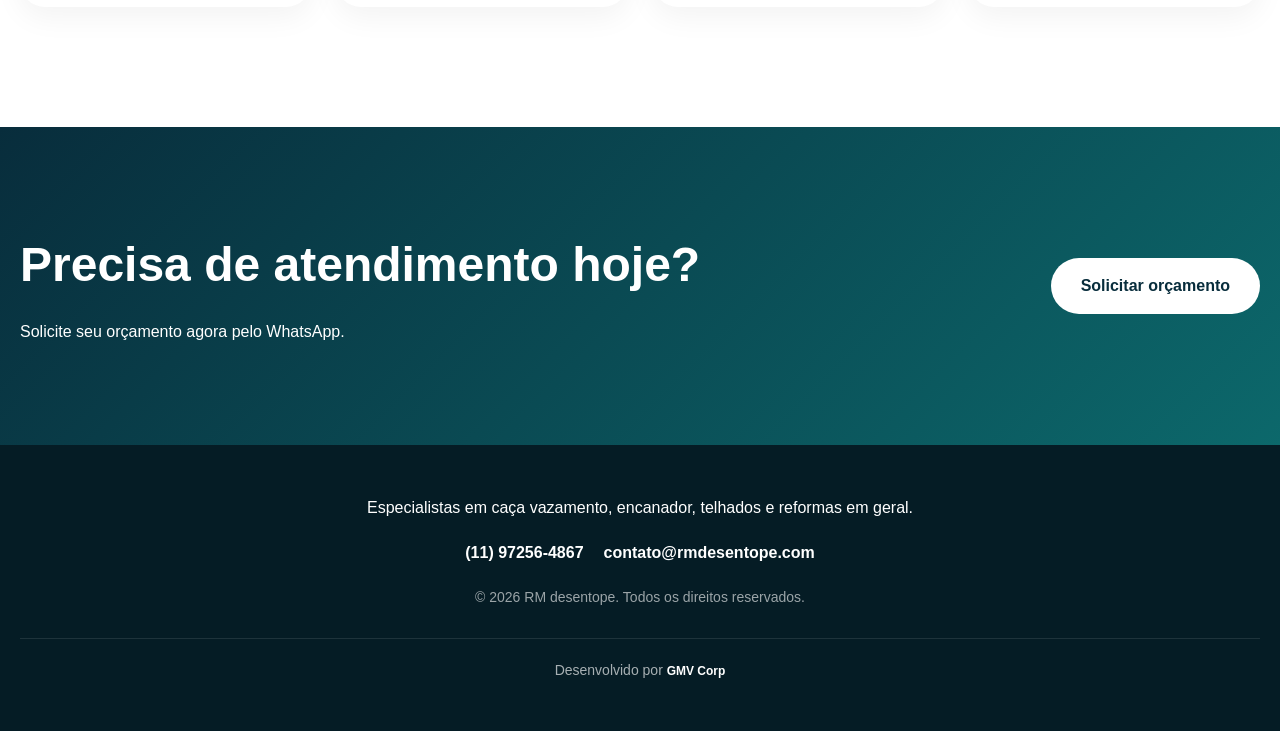
==== commit 287fed5f: "release v0.40" ====
--- a/index.html
+++ b/index.html
@@ -265,14 +265,14 @@
                     (11) 97256-4867
                 </a>
 
-                <a href="mailto:contato@empresa.com.br">
-                    contato@empresa.com.br
+                <a href="mailto:contato@rmdesentope.com">
+                    contato@rmdesentope.com
                 </a>
 
             </div>
 
             <span>
-                © 2026 HidroReforma Pro. Todos os direitos reservados.
+                © 2026 RM desentope. Todos os direitos reservados.
             </span>
 
               <div class="footer__developer">
--- a/assets/css/components.css
+++ b/assets/css/components.css
@@ -96,6 +96,7 @@
 
     font-weight: 700;
 }
+
 
 /* ==========================================
    BOTÕES
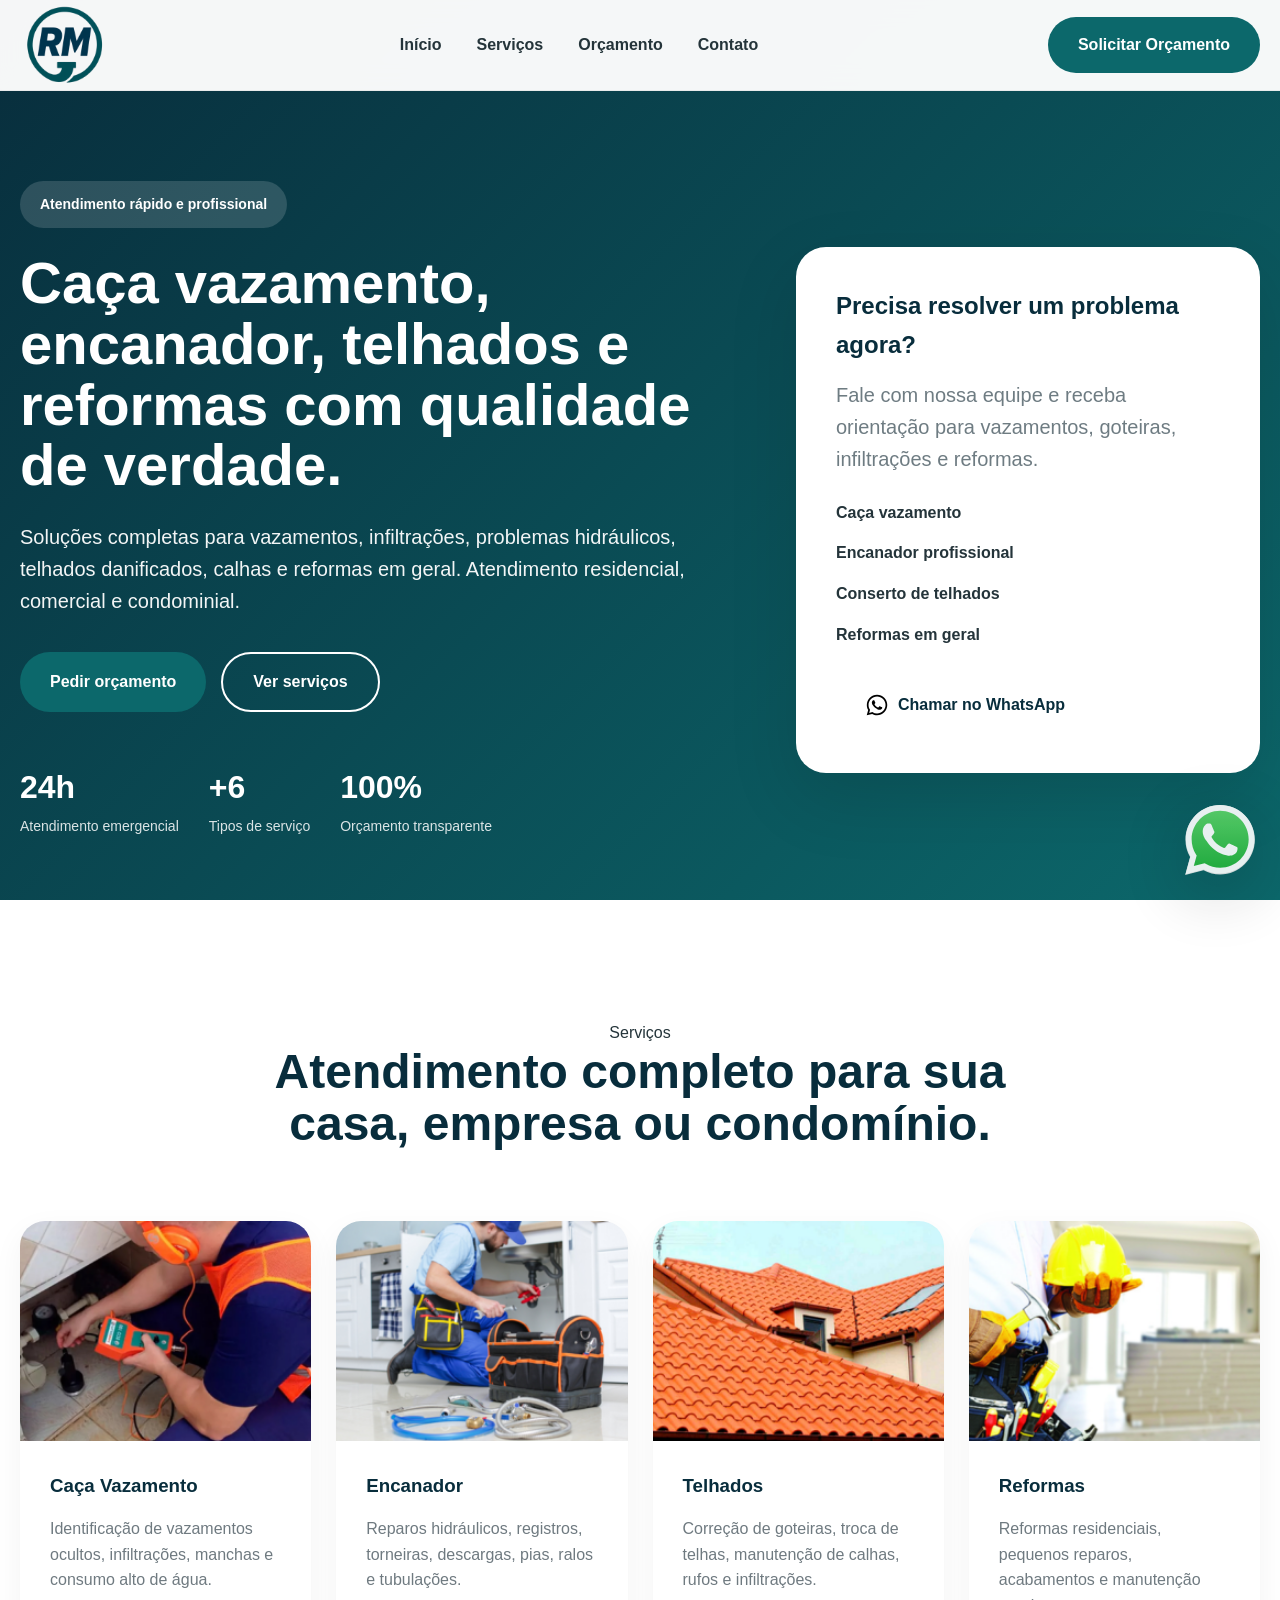
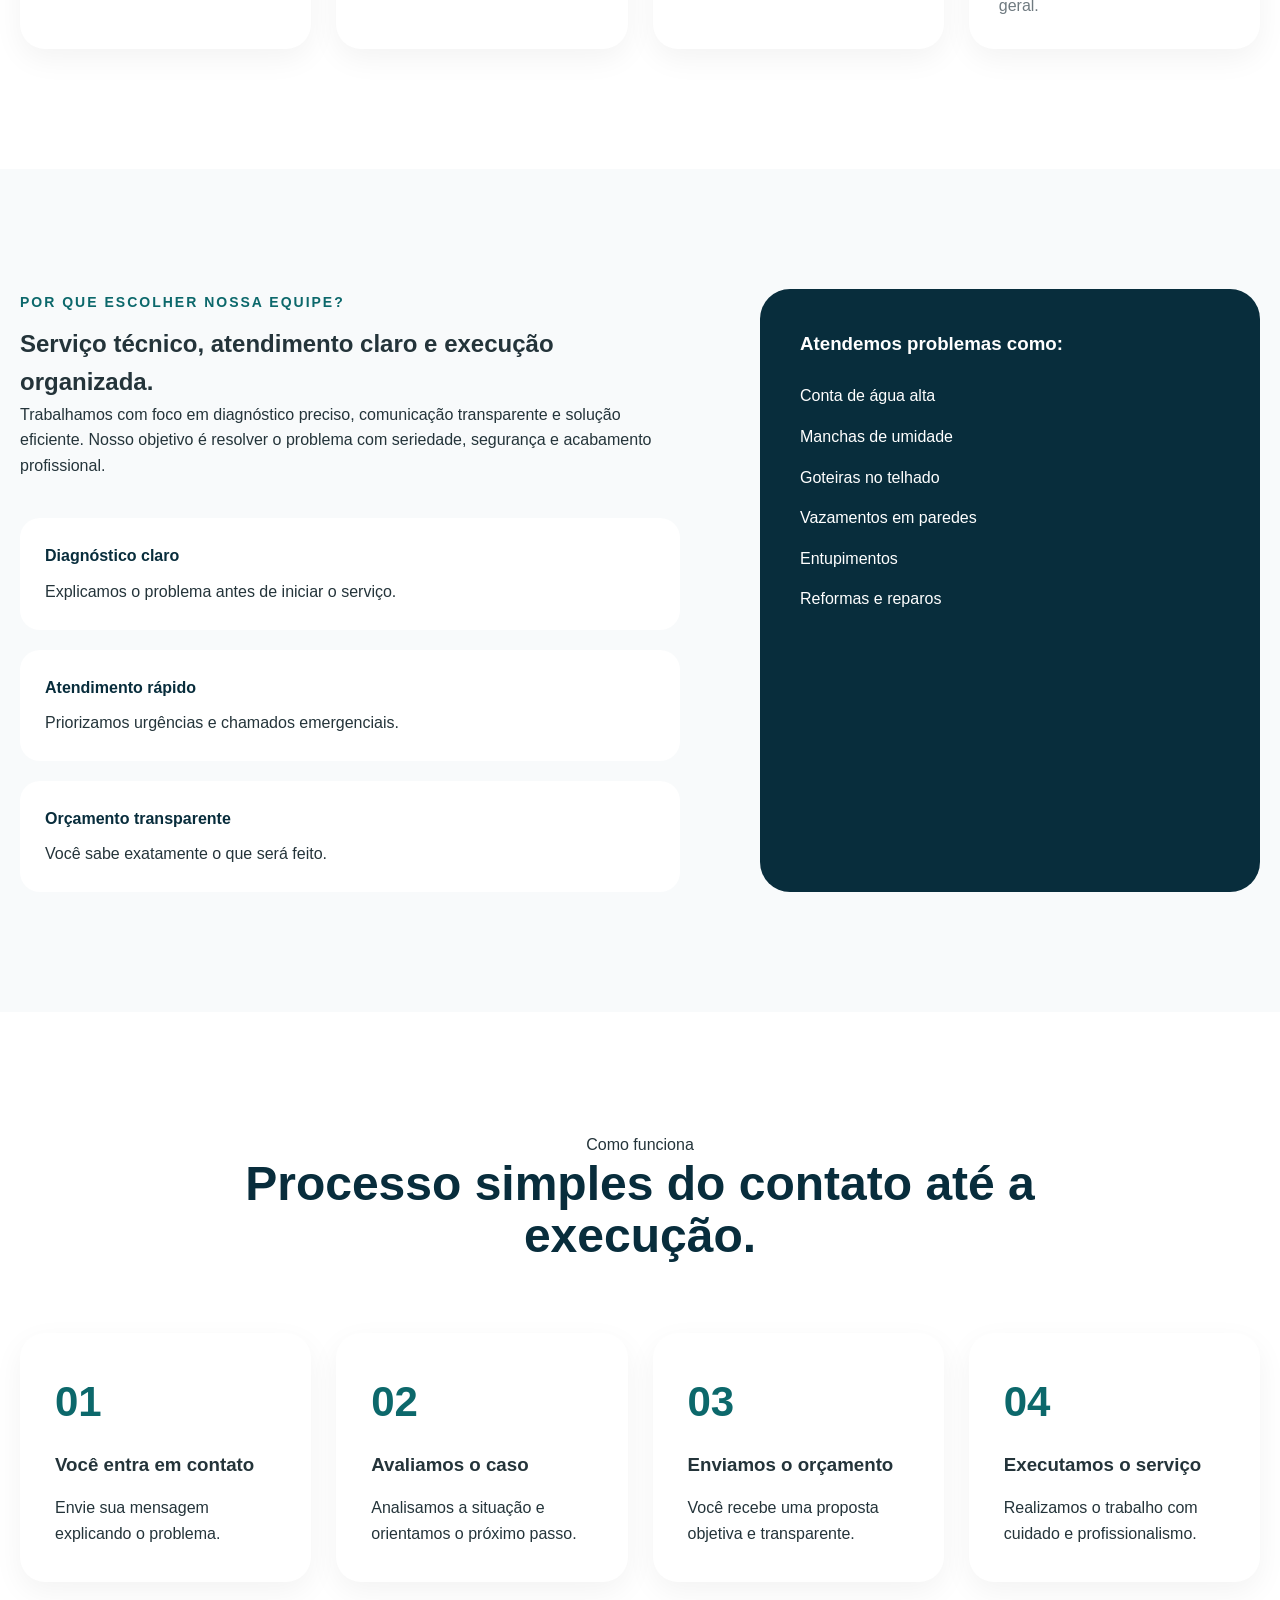
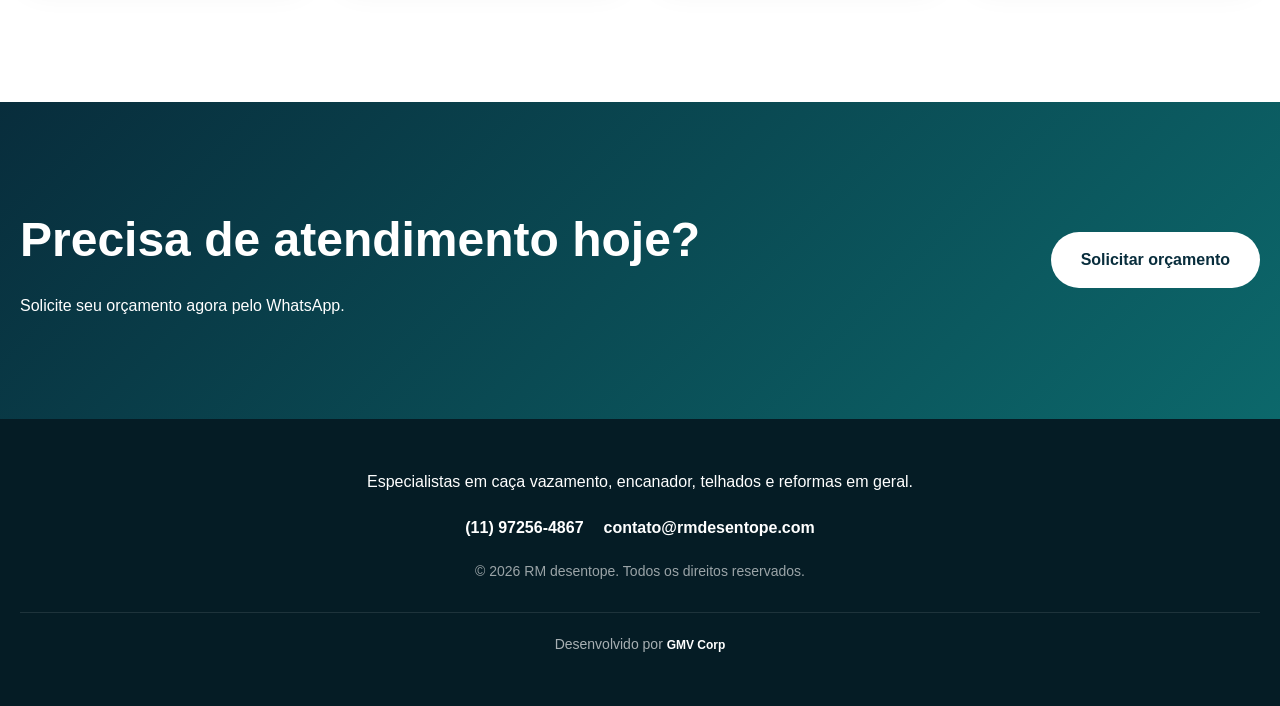
==== commit cdccdead: "release v0.50" ====
--- a/index.html
+++ b/index.html
@@ -6,23 +6,22 @@
 
   <title>Caça Vazamento, Encanador, Telhados e Reformas | Atendimento Rápido</title>
   <meta name="description" content="Serviços profissionais de caça vazamento, encanador, telhados, infiltrações e reformas em geral. Atendimento rápido e orçamento pelo WhatsApp.">
-  <meta name="author" content="HidroReforma Pro">
+  <meta name="author" content="RM Desentope">
   <meta name="theme-color" content="#082D3C">
 
   <meta property="og:type" content="website">
   <meta property="og:title" content="Caça Vazamento, Encanador, Telhados e Reformas">
   <meta property="og:description" content="Atendimento profissional para caça vazamento, encanador, telhados, infiltrações e reformas em geral.">
-  <meta property="og:image" content="https://www.seudominio.com.br/assets/img/hero/hero-bg.webp">
-  <meta property="og:url" content="https://www.seudominio.com.br/">
+  <meta property="og:image" content="https://www.rmdesentope.com/assets/img/hero/hero-bg.webp">
+  <meta property="og:url" content="https://www.rmdesentope.com/">
 
   <meta name="twitter:card" content="summary_large_image">
   <meta name="twitter:title" content="Caça Vazamento, Encanador, Telhados e Reformas">
   <meta name="twitter:description" content="Atendimento rápido e orçamento pelo WhatsApp.">
-  <meta name="twitter:image" content="https://www.seudominio.com.br/assets/img/hero/hero-bg.webp">
-
-<link rel="canonical" href="https://www.seudominio.com.br/">
-<link rel="icon" href="assets/img/logo/favicon.ico">''
-
+  <meta name="twitter:image" content="https://www.rmdesentope.com/assets/img/hero/hero-bg.webp">
+
+  <link rel="canonical" href="https://www.rmdesentope.com/">
+  <link rel="icon" type="image/x-icon" href="/assets/img/logo/favicon.ico">
   <link rel="stylesheet" href="assets/css/reset.css">
   <link rel="stylesheet" href="assets/css/variables.css">
   <link rel="stylesheet" href="assets/css/global.css">
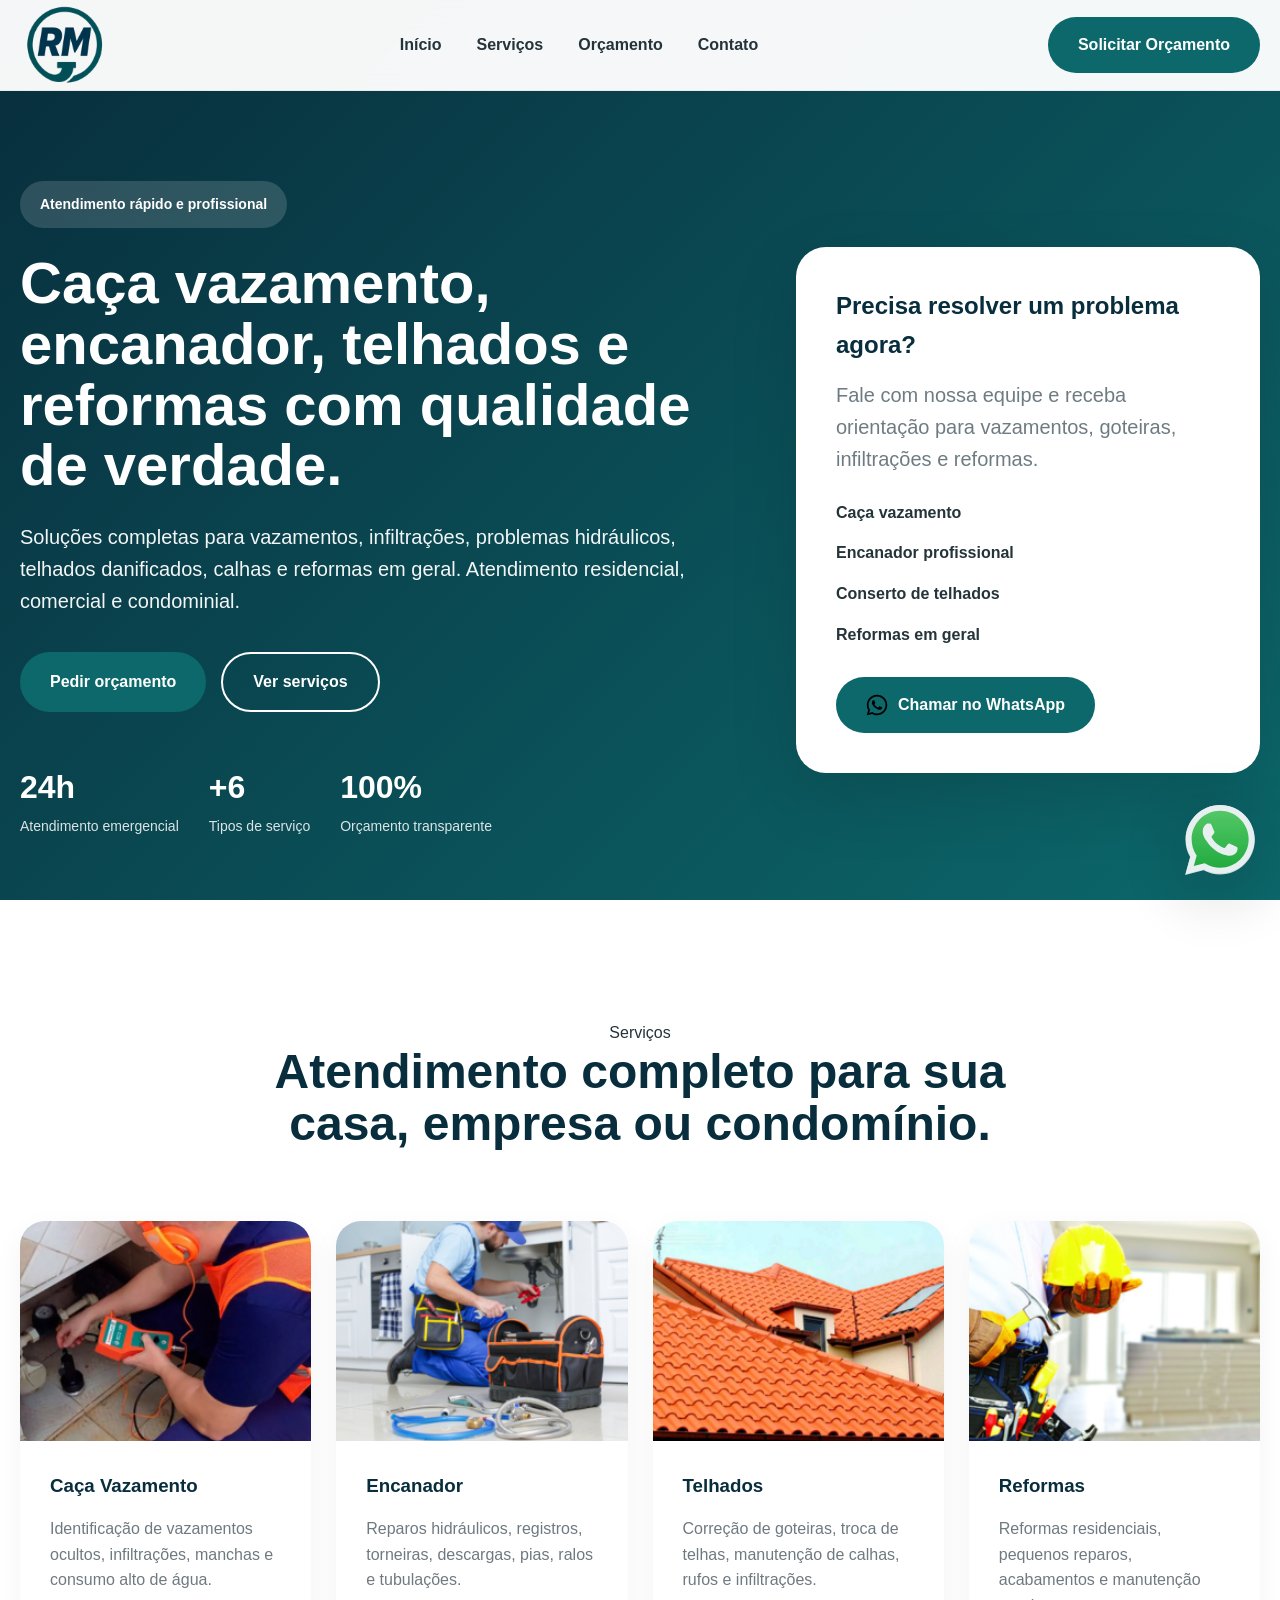
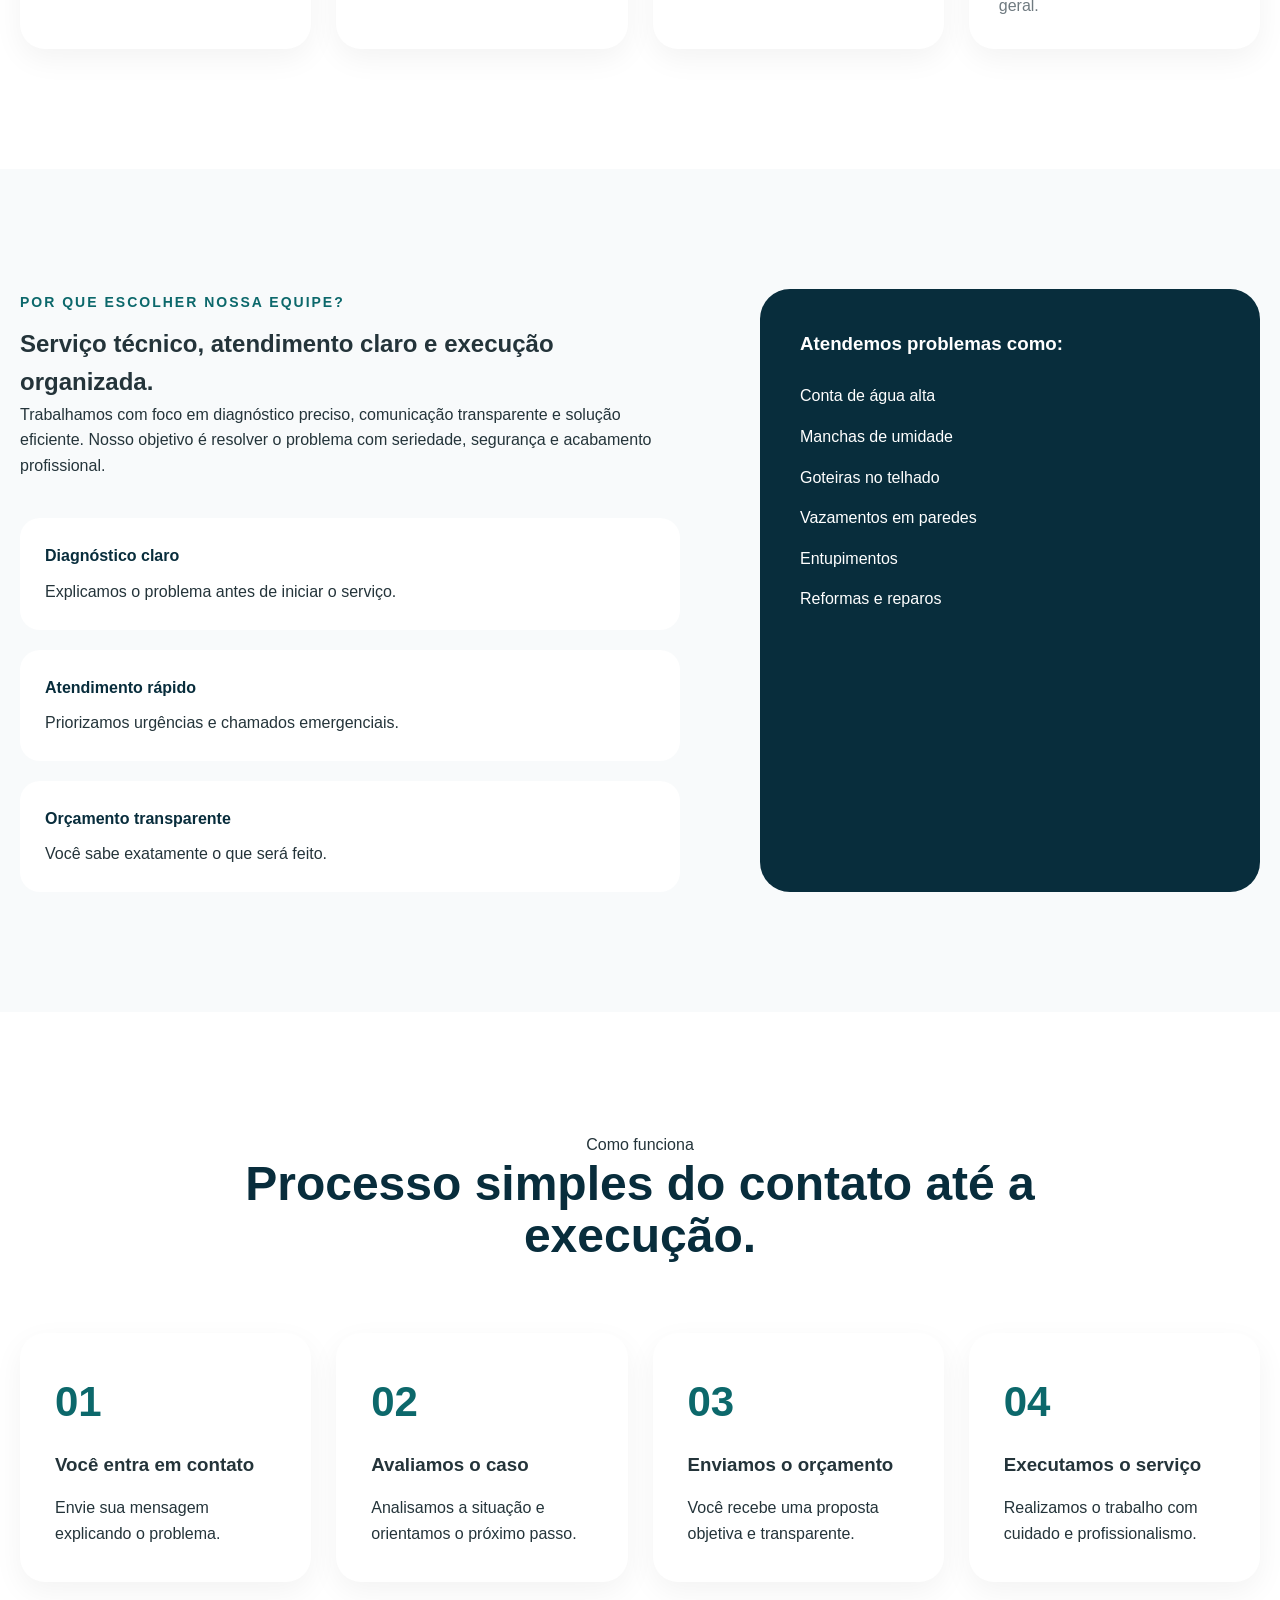
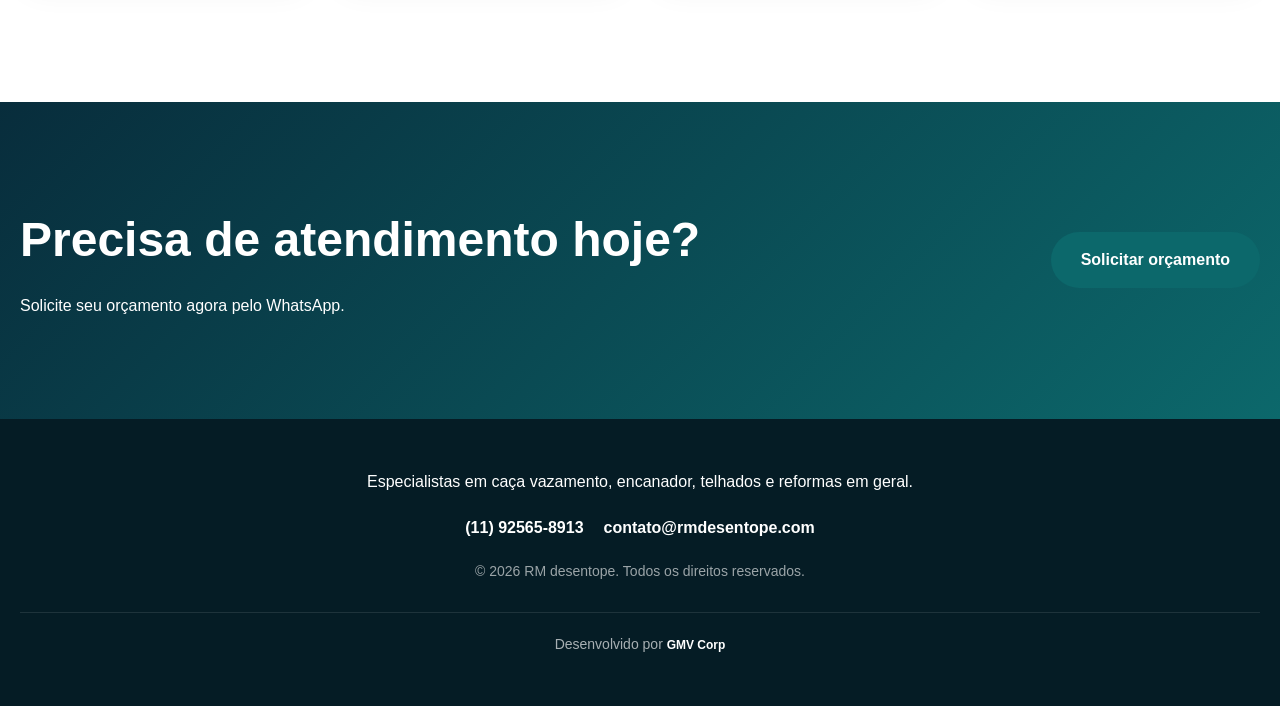
==== commit d2512f62: "release 0.80v" ====
--- a/index.html
+++ b/index.html
@@ -100,7 +100,7 @@
           <li>Reformas em geral</li>
         </ul>
 
-        <a href="https://wa.me/5511972564867" target="_blank" class="btn btn--secondary">
+        <a href="https://wa.me/5511925658913" target="_blank" class="btn btn--secondary">
         <img src="assets/img/icons/whatsapp.svg" alt="" class="btn__icon">
         Chamar no WhatsApp
         </a>
@@ -260,8 +260,8 @@
 
             <div class="footer__contact">
 
-                <a href="tel:+5511972564867">
-                    (11) 97256-4867
+                <a href="tel:+5511925658913">
+                    (11) 92565-8913
                 </a>
 
                 <a href="mailto:contato@rmdesentope.com">
@@ -284,7 +284,7 @@
 
 </footer>
 
-<a href="https://wa.me/5511972564867"
+<a href="https://wa.me/5511925658913"
    target="_blank"
    class="whatsapp-float"
    aria-label="WhatsApp">
@@ -305,7 +305,7 @@
   "name": "HidroReforma Pro",
   "description": "Serviços de caça vazamento, encanador, telhados, infiltrações e reformas em geral.",
   "url": "https://www.seudominio.com.br",
-  "telephone": "+55 11 97256-4867",
+  "telephone": "+55 11 92565-8913",
   "areaServed": {
     "@type": "AdministrativeArea",
     "name": "Sua cidade e região"
--- a/assets/css/components.css
+++ b/assets/css/components.css
@@ -124,6 +124,7 @@
 .btn__icon {
     width: 22px;
     height: 22px;
+    color: white;
 }
 .btn--primary {
 
@@ -141,9 +142,8 @@
 
 .btn--secondary {
 
-    background: white;
-
-    color: var(--primary);
+    background: #0C686B;
+    color: white;
 }
 
 .btn--secondary:hover {
